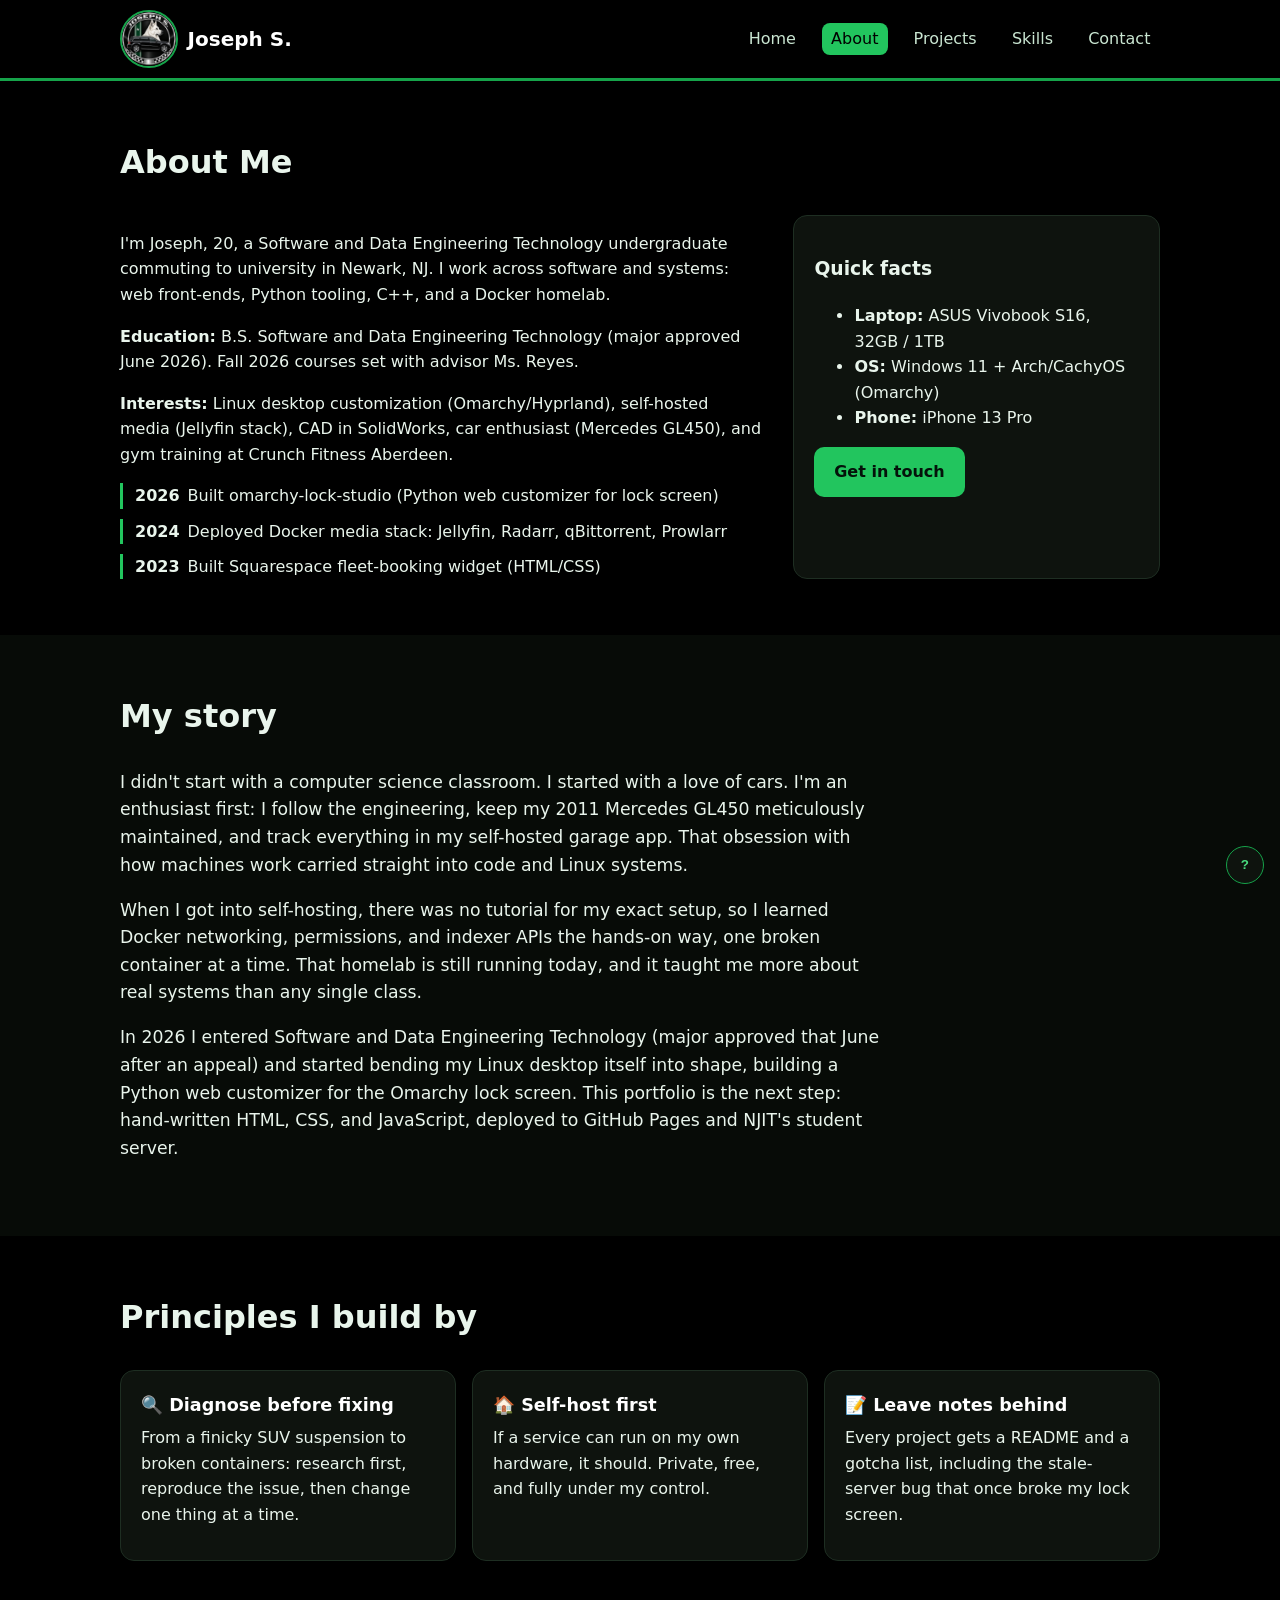
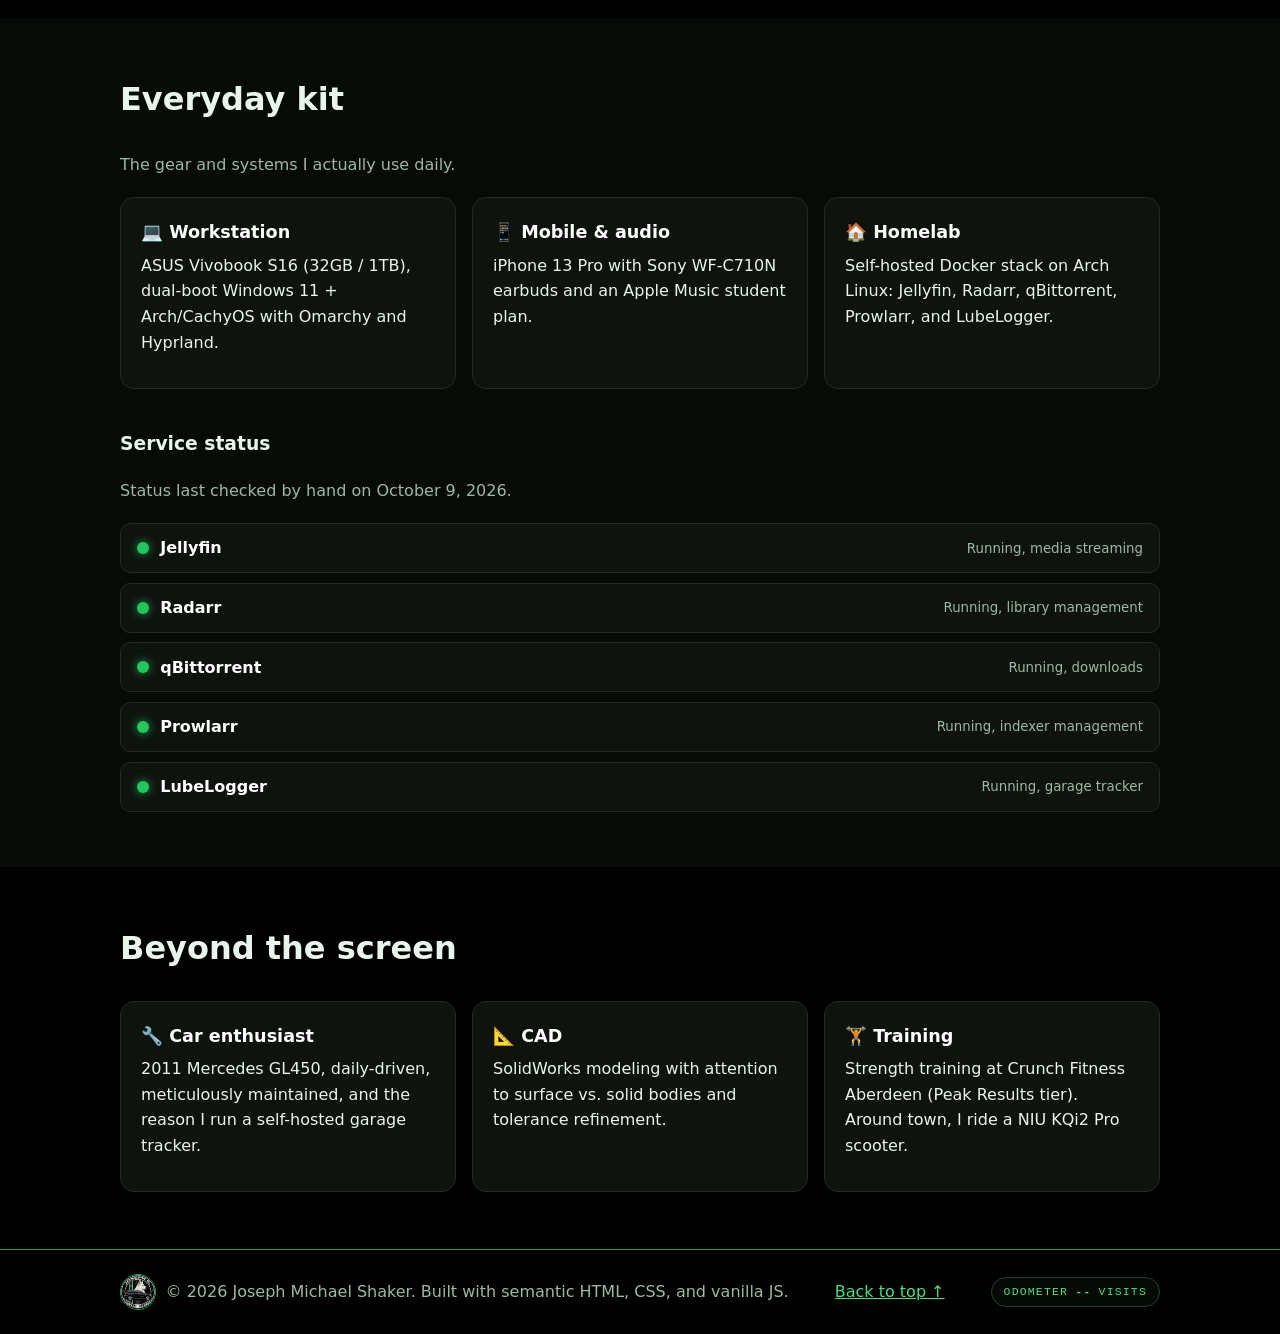
==== about.html @ 57117387 "Add car-style visit telemetry, social cards, and real project links" ====
<!DOCTYPE html>
<html lang="en">
<head>
  <meta charset="UTF-8" />
  <meta name="viewport" content="width=device-width, initial-scale=1.0" />
  <meta name="description" content="About Joseph Michael Shaker, background, education, and interests." />
  <title>About Me | Joseph Michael Shaker</title>
  <link rel="icon" href="assets/logo.png" />
  <link rel="canonical" href="https://fiercejojo88862.github.io/Personal-Portfolio-Website/about.html" />
  <meta name="theme-color" content="#000000" />
  <meta property="og:type" content="website" />
  <meta property="og:site_name" content="Joseph Michael Shaker" />
  <meta property="og:title" content="About Me | Joseph Michael Shaker" />
  <meta property="og:description" content="Background, education, and interests of Joseph Michael Shaker, Software and Data Engineering Technology student." />
  <meta property="og:url" content="https://fiercejojo88862.github.io/Personal-Portfolio-Website/about.html" />
  <meta property="og:image" content="https://fiercejojo88862.github.io/Personal-Portfolio-Website/assets/og-cover.png" />
  <meta property="og:image:width" content="1200" />
  <meta property="og:image:height" content="630" />
  <meta property="og:image:alt" content="Joseph Michael Shaker, Software and Data Engineering" />
  <meta name="twitter:card" content="summary_large_image" />
  <meta name="twitter:title" content="About Me | Joseph Michael Shaker" />
  <meta name="twitter:description" content="Background, education, and interests of Joseph Michael Shaker, Software and Data Engineering Technology student." />
  <meta name="twitter:image" content="https://fiercejojo88862.github.io/Personal-Portfolio-Website/assets/og-cover.png" />
  <link rel="stylesheet" href="styles.css" />
  <script type="application/ld+json">
  {
    "@context": "https://schema.org",
    "@type": "Person",
    "name": "Joseph Michael Shaker",
    "url": "https://fiercejojo88862.github.io/Personal-Portfolio-Website/",
    "image": "https://fiercejojo88862.github.io/Personal-Portfolio-Website/assets/headshot.jpg",
    "jobTitle": "Software and Data Engineering Technology Student",
    "description": "Software and Data Engineering Technology undergraduate building Linux tools, web apps, and self-hosted systems.",
    "address": {"@type": "PostalAddress", "addressLocality": "Aberdeen", "addressRegion": "NJ", "addressCountry": "US"},
    "alumniOf": {"@type": "CollegeOrUniversity", "name": "New Jersey Institute of Technology"},
    "knowsAbout": ["C++", "Python", "Node.js", "Docker", "Linux", "HTML", "CSS", "JavaScript", "SolidWorks"],
    "sameAs": [
      "https://github.com/Fiercejojo88862",
      "https://www.linkedin.com/in/joseph-shaker-548a49247"
    ]
  }
  </script>
</head>
<body id="top" data-page="about">
  <a class="skip-link" href="#main">Skip to main content</a>

  <header class="site-header">
    <div class="container header-inner">
      <a class="brand" href="index.html" aria-label="Joseph Shaker home"><img class="logo" src="assets/logo.png" alt="Joseph S. logo" width="512" height="512" /><span>Joseph S.</span></a>
      <nav class="site-nav" id="site-nav" aria-label="Primary">
        <ul>
          <li><a href="index.html" class="nav-link">Home</a></li>
          <li><a href="about.html" class="nav-link active">About</a></li>
          <li><a href="projects.html" class="nav-link">Projects</a></li>
          <li><a href="skills.html" class="nav-link">Skills</a></li>
          <li><a href="contact.html" class="nav-link">Contact</a></li>
        </ul>
      </nav>
      <button class="nav-toggle" id="nav-toggle" aria-expanded="false" aria-controls="site-nav" aria-label="Toggle navigation menu">
        <span></span><span></span><span></span>
      </button>
    </div>
  </header>

  <main id="main">
    <section id="about" class="section" aria-labelledby="about-heading">
      <div class="container">
        <h2 id="about-heading">About Me</h2>
        <div class="two-col">
          <div>
            <p>I'm Joseph, 20, a Software and Data Engineering Technology undergraduate commuting to university in Newark, NJ. I work across software and systems: web front-ends, Python tooling, C++, and a Docker homelab.</p>
            <p><strong>Education:</strong> B.S. Software and Data Engineering Technology (major approved June 2026). Fall 2026 courses set with advisor Ms. Reyes.</p>
            <p><strong>Interests:</strong> Linux desktop customization (Omarchy/Hyprland), self-hosted media (Jellyfin stack), CAD in SolidWorks, car enthusiast (Mercedes GL450), and gym training at Crunch Fitness Aberdeen.</p>
            <div class="timeline">
              <div class="timeline-item"><span>2026</span>Built omarchy-lock-studio (Python web customizer for lock screen)</div>
              <div class="timeline-item"><span>2024</span>Deployed Docker media stack: Jellyfin, Radarr, qBittorrent, Prowlarr</div>
              <div class="timeline-item"><span>2023</span>Built Squarespace fleet-booking widget (HTML/CSS)</div>
            </div>
          </div>
          <aside class="info-card" aria-label="Quick facts">
            <h3>Quick facts</h3>
            <ul>
              <li><strong>Laptop:</strong> ASUS Vivobook S16, 32GB / 1TB</li>
              <li><strong>OS:</strong> Windows 11 + Arch/CachyOS (Omarchy)</li>
              <li><strong>Phone:</strong> iPhone 13 Pro</li>
            </ul>
            <a class="btn btn-primary" href="contact.html">Get in touch</a>
          </aside>
        </div>
      </div>
    </section>

    <section class="section section-alt story" aria-labelledby="story-heading">
      <div class="container">
        <h2 id="story-heading">My story</h2>
        <p>I didn't start with a computer science classroom. I started with a love of cars. I'm an enthusiast first: I follow the engineering, keep my 2011 Mercedes GL450 meticulously maintained, and track everything in my self-hosted garage app. That obsession with how machines work carried straight into code and Linux systems.</p>
        <p>When I got into self-hosting, there was no tutorial for my exact setup, so I learned Docker networking, permissions, and indexer APIs the hands-on way, one broken container at a time. That homelab is still running today, and it taught me more about real systems than any single class.</p>
        <p>In 2026 I entered Software and Data Engineering Technology (major approved that June after an appeal) and started bending my Linux desktop itself into shape, building a Python web customizer for the Omarchy lock screen. This portfolio is the next step: hand-written HTML, CSS, and JavaScript, deployed to GitHub Pages and NJIT's student server.</p>
      </div>
    </section>

    <section class="section" aria-labelledby="principles-heading">
      <div class="container">
        <h2 id="principles-heading">Principles I build by</h2>
        <div class="card-grid">
          <div class="mini-card">
            <h3>🔍 Diagnose before fixing</h3>
            <p>From a finicky SUV suspension to broken containers: research first, reproduce the issue, then change one thing at a time.</p>
          </div>
          <div class="mini-card">
            <h3>🏠 Self-host first</h3>
            <p>If a service can run on my own hardware, it should. Private, free, and fully under my control.</p>
          </div>
          <div class="mini-card">
            <h3>📝 Leave notes behind</h3>
            <p>Every project gets a README and a gotcha list, including the stale-server bug that once broke my lock screen.</p>
          </div>
        </div>
      </div>
    </section>

    <section class="section section-alt" aria-labelledby="kit-heading">
      <div class="container">
        <h2 id="kit-heading">Everyday kit</h2>
        <p class="section-sub">The gear and systems I actually use daily.</p>
        <div class="card-grid">
          <div class="mini-card">
            <h3>💻 Workstation</h3>
            <p>ASUS Vivobook S16 (32GB / 1TB), dual-boot Windows 11 + Arch/CachyOS with Omarchy and Hyprland.</p>
          </div>
          <div class="mini-card">
            <h3>📱 Mobile &amp; audio</h3>
            <p>iPhone 13 Pro with Sony WF-C710N earbuds and an Apple Music student plan.</p>
          </div>
          <div class="mini-card">
            <h3>🏠 Homelab</h3>
            <p>Self-hosted Docker stack on Arch Linux: Jellyfin, Radarr, qBittorrent, Prowlarr, and LubeLogger.</p>
          </div>
        </div>
        <h3 class="mt">Service status</h3>
        <p class="section-sub" id="status-checked">Status last checked by hand.</p>
        <ul class="status-list" id="homelab-status">
          <li><span class="dot"></span><b>Jellyfin</b><small>media streaming</small></li>
        </ul>
      </div>
    </section>

    <section class="section" aria-labelledby="beyond-heading">
      <div class="container">
        <h2 id="beyond-heading">Beyond the screen</h2>
        <div class="card-grid">
          <div class="mini-card">
            <h3>🔧 Car enthusiast</h3>
            <p>2011 Mercedes GL450, daily-driven, meticulously maintained, and the reason I run a self-hosted garage tracker.</p>
          </div>
          <div class="mini-card">
            <h3>📐 CAD</h3>
            <p>SolidWorks modeling with attention to surface vs. solid bodies and tolerance refinement.</p>
          </div>
          <div class="mini-card">
            <h3>🏋️ Training</h3>
            <p>Strength training at Crunch Fitness Aberdeen (Peak Results tier). Around town, I ride a NIU KQi2 Pro scooter.</p>
          </div>
        </div>
      </div>
    </section>
  </main>

  <footer class="site-footer">
    <div class="container footer-inner">
      <p class="footer-brand"><img class="footer-logo" src="assets/logo.png" alt="Joseph S. logo" width="512" height="512" /><span>© <span id="year"></span> Joseph Michael Shaker. Built with semantic HTML, CSS, and vanilla JS.</span></p>
      <p class="footer-links"><a href="#top">Back to top ↑</a></p>
      <p class="visit-chip-wrap"><a class="visit-chip" href="index.html#telemetry" aria-label="Site odometer: total visits">ODOMETER <b data-visit-total>--</b> VISITS</a></p>
    </div>
  </footer>

  <script src="script.js" defer></script>
</body>
</html>
---- styles.css ----
:root {
  --bg: #000000;
  --bg2: #070b07;
  --card: #0e130e;
  --text: #e9f5ec;
  --muted: #9db8a4;
  --accent: #22c55e;
  --accent-dark: #16a34a;
  --accent-bright: #4ade80;
  --border: #1e2e22;
  --radius: 14px;
  --max: 1080px;
}
* { box-sizing: border-box; }
html { scroll-behavior: smooth; }
body {
  margin: 0;
  font-family: system-ui, -apple-system, "Segoe UI", Roboto, Arial, sans-serif;
  color: var(--text);
  background: #000;
  line-height: 1.6;
}
a { color: var(--accent-bright); }
.container { max-width: var(--max); margin: 0 auto; padding: 0 1.25rem; }
.skip-link {
  position: absolute; left: -9999px; top: 0;
  background: #000; color: #fff; padding: .5rem 1rem; z-index: 100;
}
.skip-link:focus { left: 0; }

/* Header */
.site-header {
  position: sticky; top: 0; z-index: 50;
  background: rgba(0,0,0,.96); color: #fff;
  border-bottom: 3px solid var(--accent-dark);
}
.header-inner { display: flex; align-items: center; justify-content: space-between; height: 78px; transition: height .4s cubic-bezier(.16,1,.3,1); }
.site-header.scrolled .header-inner { height: 58px; }
.site-header.scrolled { background: rgba(0,0,0,.85); backdrop-filter: blur(12px); -webkit-backdrop-filter: blur(12px); box-shadow: 0 8px 30px rgba(0,0,0,.5); }
.site-header.scrolled .logo { width: 42px; height: 42px; }
.logo { transition: width .4s cubic-bezier(.16,1,.3,1), height .4s cubic-bezier(.16,1,.3,1); }
.brand { color: #fff; font-weight: 800; font-size: 1.25rem; text-decoration: none; display: inline-flex; align-items: center; gap: .6rem; }
.logo { width: 58px; height: 58px; border-radius: 50%; object-fit: cover; border: 2px solid var(--accent-dark); display: block; }
.brand-dot { color: var(--accent-bright); }
.site-nav ul { display: flex; gap: 1rem; list-style: none; margin: 0; padding: 0; }
.nav-link { color: #c9e5d1; text-decoration: none; padding: .4rem .6rem; border-radius: 8px; }
.nav-link:hover, .nav-link:focus-visible, .nav-link.active { color: #000; background: var(--accent); outline: 2px solid transparent; }
.nav-toggle { display: none; background: none; border: 1px solid var(--accent-dark); border-radius: 8px; padding: .5rem; cursor: pointer; }
.nav-toggle span { display: block; width: 22px; height: 2px; background: var(--accent-bright); margin: 5px 0; }

/* Hero */
.hero { background: linear-gradient(180deg, #000000, #052e16); color: #fff; padding: 4rem 0; }
.hero-grid { display: grid; grid-template-columns: 1.4fr .8fr; gap: 2rem; align-items: center; }
.eyebrow { color: var(--accent-bright); margin: 0; font-weight: 700; letter-spacing: .08em; text-transform: uppercase; }
.hero h1 { font-size: clamp(2rem, 5vw, 3.25rem); margin: .25rem 0; line-height: 1.1; color: #fff; }
.subtitle { font-size: 1.25rem; min-height: 2rem; color: #bbf7d0; font-weight: 600; }
.caret { animation: blink 1s steps(1) infinite; }
@keyframes blink { 50% { opacity: 0; } }
.lede { color: #d3e8d8; max-width: 55ch; }
.hero-actions { display: flex; gap: .75rem; margin: 1.25rem 0; flex-wrap: wrap; }
.btn { display: inline-block; padding: .7rem 1.2rem; border-radius: 10px; text-decoration: none; font-weight: 700; border: 1px solid transparent; cursor: pointer; transition: transform .3s cubic-bezier(.16,1,.3,1), background .2s; will-change: transform; }
.btn-primary { background: var(--accent); color: #04120a; }
.btn-primary:hover, .btn-primary:focus-visible { background: var(--accent-bright); }
.btn-ghost { border-color: var(--accent); color: #fff; }
.btn-ghost:hover { background: rgba(34,197,94,.15); }
.hero-meta { display: flex; gap: 1rem; flex-wrap: wrap; list-style: none; padding: 0; color: #9db8a4; font-size: .95rem; }
.hero-card { background: var(--card); color: var(--text); border: 1px solid var(--border); border-radius: var(--radius); padding: 1.5rem; text-align: center; }
.headshot { width: 100%; max-width: 280px; height: auto; aspect-ratio: 422/467; object-fit: cover; object-position: center 20%; border-radius: var(--radius); border: 2px solid var(--accent-dark); display: block; margin: 0 auto; }
.hero-card-name { color: #fff; font-weight: 800; margin: .75rem 0 0; }
.hero-card-role { color: var(--muted); margin: .25rem 0 .75rem; }
.hero-card-tags { display: flex; gap: .4rem; justify-content: center; flex-wrap: wrap; }
.hero-card-tags span { background: rgba(34,197,94,.12); border: 1px solid var(--accent-dark); color: var(--accent-bright); padding: .2rem .6rem; border-radius: 999px; font-size: .85rem; }

/* Sections */
.section { padding: 3.5rem 0; }
.section-alt { background: var(--bg2); }
.section-sub { color: var(--muted); }
.two-col { display: grid; grid-template-columns: 1.4fr .8fr; gap: 2rem; }
h2 { font-size: 2rem; margin-top: 0; }
.mt { margin-top: 2.5rem; }
.info-card, .skill-group, .contact-form { background: var(--card); border: 1px solid var(--border); border-radius: var(--radius); padding: 1.25rem; }
.timeline { display: grid; gap: .6rem; margin-top: 1rem; }
.timeline-item { border-left: 3px solid var(--accent); padding-left: .75rem; }
.timeline-item span { font-weight: 800; margin-right: .5rem; }

/* Carousel */
.carousel { overflow: hidden; border-radius: var(--radius); }
.carousel-track { display: flex; transition: transform .4s ease; }
.carousel-slide { min-width: 100%; }
.project-card { background: var(--card); border: 1px solid var(--border); border-radius: var(--radius); overflow: hidden; margin-right: 1rem; }
.project-card img { width: 100%; height: auto; display: block; background: #000; border-bottom: 1px solid var(--border); }
.project-body { padding: 1.25rem; }
.project-body h3 { color: #fff; }
.stack { color: var(--muted); font-size: .95rem; }
.carousel-controls { display: flex; align-items: center; justify-content: space-between; gap: 1rem; margin-top: .75rem; }
.carousel-controls button { padding: .6rem 1rem; border-radius: 10px; border: 1px solid var(--accent-dark); background: var(--card); color: var(--accent-bright); cursor: pointer; font-weight: 700; }
.dots { display: flex; gap: .4rem; }
.dots button { width: 12px; height: 12px; border-radius: 50%; padding: 0; background: #24402c; border: none; }
.dots button[aria-selected="true"] { background: var(--accent); }
.project-grid-fallback { margin-top: 1rem; }
.small-note { color: var(--muted); font-size: .9rem; }

/* Skills */
.skills-grid { display: grid; grid-template-columns: repeat(3, 1fr); gap: 1rem; }
.skill-list { list-style: none; padding: 0; margin: 0; display: grid; gap: .75rem; }
.bar { background: #16241a; border-radius: 999px; height: 10px; overflow: hidden; }
.bar i { display: block; height: 100%; width: 0; background: linear-gradient(90deg, var(--accent-dark), var(--accent-bright)); border-radius: 999px; transition: width 1.4s cubic-bezier(.16,1,.3,1); }
.skill-list li.visible .bar i { width: var(--w); }
.chips { list-style: none; padding: 0; display: flex; flex-wrap: wrap; gap: .5rem; }
.chips li { background: rgba(34,197,94,.12); border: 1px solid var(--accent-dark); color: #d3f5dc; border-radius: 999px; padding: .3rem .7rem; font-size: .92rem; }
.checklist { padding-left: 1.2rem; }

/* Contact */
.contact-list { list-style: none; padding: 0; }
.contact-side { margin-top: 1.75rem; }
.contact-side ul { padding-left: 1.1rem; margin: .5rem 0 .8rem; color: var(--text); }
.contact-side li { margin-bottom: .35rem; }
.contact-side p { margin: 0; font-size: .92rem; }
.field { display: grid; gap: .3rem; margin-bottom: 1rem; }
label { font-weight: 700; }
input, textarea { padding: .7rem; border-radius: 10px; border: 1px solid var(--accent-dark); background: #000; color: var(--text); font: inherit; }
input:focus-visible, textarea:focus-visible, a:focus-visible, button:focus-visible { outline: 3px solid var(--accent-bright); outline-offset: 2px; }
.error { color: #f87171; min-height: 1.1em; }
#form-status { font-weight: 700; }

/* Reveal animation (Apple-style ease-out-expo) */
section { opacity: 1; }
.reveal { opacity: 0; transform: translateY(32px) scale(.985); transition: opacity .8s cubic-bezier(.16,1,.3,1), transform .8s cubic-bezier(.16,1,.3,1); will-change: opacity, transform; }
.reveal.visible { opacity: 1; transform: none; }
/* Scroll zoom on imagery */
.project-card img, .headshot, .heading-logo { transition: transform .9s cubic-bezier(.16,1,.3,1); }
.project-card:hover img { transform: scale(1.025); }
/* Hero entrance: staggered rise on load */
.hero-text > * { animation: rise .9s cubic-bezier(.16,1,.3,1) both; }
.hero-text > *:nth-child(2) { animation-delay: .08s; }
.hero-text > *:nth-child(3) { animation-delay: .16s; }
.hero-text > *:nth-child(4) { animation-delay: .24s; }
.hero-text > *:nth-child(5) { animation-delay: .32s; }
.hero-text > *:nth-child(6) { animation-delay: .4s; }
.hero-card { animation: rise 1s cubic-bezier(.16,1,.3,1) .2s both; }
@keyframes rise { from { opacity: 0; transform: translateY(28px); } }

/* Parallax targets */
[data-parallax] { will-change: transform; }
/* Scroll progress bar (injected by script.js) */
.scroll-progress { position: fixed; top: 0; left: 0; height: 3px; width: 0; z-index: 100; background: linear-gradient(90deg, var(--accent-dark), var(--accent-bright)); box-shadow: 0 0 12px rgba(34,197,94,.7); }
@media (prefers-reduced-motion: reduce) {
  html { scroll-behavior: auto; }
  .reveal { opacity: 1; transform: none; transition: none; }
  .skill-list .bar i { width: var(--w); transition: none; }
  .hero-text > *, .hero-card { animation: none; }
  .ticker-track { animation: none; }
  .caret { animation: none; }
}

/* Footer */
.site-footer { background: #000; color: #9db8a4; padding: 1.5rem 0; border-top: 1px solid var(--accent-dark); }
.footer-inner { display: flex; justify-content: space-between; align-items: center; gap: 1rem; flex-wrap: wrap; }
.footer-inner p { margin: 0; }
.footer-brand { display: flex; align-items: center; gap: .6rem; }
.footer-logo { width: 36px; height: 36px; border-radius: 50%; object-fit: cover; border: 1px solid var(--accent-dark); flex: none; }
.site-footer a { color: var(--accent-bright); }

/* Heading with logo (contact page) */
.heading-row { display: flex; align-items: center; gap: .8rem; }
.heading-row h2 { margin: 0; }
.heading-logo { width: 54px; height: 54px; border-radius: 50%; object-fit: cover; border: 2px solid var(--accent-dark); }

/* Stats band */
.stats-band { background: var(--card); border: 1px solid var(--border); border-radius: var(--radius); display: grid; grid-template-columns: repeat(4, 1fr); gap: 1rem; padding: 1.5rem; margin-top: 2rem; text-align: center; }
.stat b { display: block; font-size: 2rem; color: var(--accent-bright); }
.stat span { color: var(--muted); font-size: .95rem; }
/* Card grids + CTA */
.card-grid { display: grid; grid-template-columns: repeat(3, 1fr); gap: 1rem; margin-top: 1.25rem; }
.mini-card { background: var(--card); border: 1px solid var(--border); border-radius: var(--radius); padding: 1.25rem; }
.mini-card h3 { margin: 0 0 .4rem; color: #fff; font-size: 1.1rem; }
.mini-card p { margin: 0 0 .8rem; color: var(--text); }
.cta-banner { margin-top: 2rem; background: linear-gradient(135deg, #052e16, #000); border: 1px solid var(--accent-dark); border-radius: var(--radius); padding: 2rem; display: flex; justify-content: space-between; align-items: center; gap: 1rem; flex-wrap: wrap; }
.cta-banner h2, .cta-banner h3 { margin: 0 0 .3rem; color: #fff; }
.cta-banner p { margin: 0; color: var(--muted); }
/* Project highlights */
.highlights { padding-left: 1.2rem; margin: .5rem 0 .8rem; }
.highlights li { margin: .25rem 0; }
/* Tech ticker */
.ticker { overflow: hidden; border-top: 1px solid var(--border); border-bottom: 1px solid var(--border); background: #050805; padding: .9rem 0; }
.ticker-track { display: flex; gap: 2.5rem; width: max-content; animation: ticker 28s linear infinite; }
.ticker-track span { color: var(--accent-bright); font-weight: 700; white-space: nowrap; }
@keyframes ticker { to { transform: translateX(-50%); } }
/* Feature cards with thumbnails */
.feature-grid { display: grid; grid-template-columns: repeat(3, 1fr); gap: 1rem; margin-top: 1.25rem; }
.feature-card { background: var(--card); border: 1px solid var(--border); border-radius: var(--radius); overflow: hidden; }
.feature-card img { width: 100%; height: 150px; object-fit: cover; object-position: top; display: block; border-bottom: 1px solid var(--border); }
.feature-card div { padding: 1rem 1.25rem 1.25rem; }
.feature-card h3 { margin: 0 0 .3rem; color: #fff; }
.feature-card p { margin: 0 0 .7rem; }
/* Numbered steps */
.steps { display: grid; grid-template-columns: repeat(4, 1fr); gap: 1rem; margin-top: 1.25rem; counter-reset: step; }
.steps-3 { grid-template-columns: repeat(3, 1fr); }
.step { background: var(--card); border: 1px solid var(--border); border-radius: var(--radius); padding: 1.25rem; counter-increment: step; }
.step h3 { margin: 0 0 .4rem; color: #fff; }
.step h3::before { content: counter(step, decimal-leading-zero); display: block; color: var(--accent-bright); font-size: .9rem; margin-bottom: .3rem; }
.step p { margin: 0; }
/* Story text */
.story p { font-size: 1.08rem; max-width: 70ch; }
/* Availability badge */
.badge { display: inline-block; background: rgba(34,197,94,.12); border: 1px solid var(--accent-dark); color: var(--accent-bright); border-radius: 999px; padding: .3rem .8rem; font-weight: 700; margin-bottom: .8rem; }
/* FAQ accordion */
.faq { margin-top: 2rem; }
.faq details { background: var(--card); border: 1px solid var(--border); border-radius: 10px; padding: .9rem 1rem; margin: .6rem 0; }
.faq summary { cursor: pointer; font-weight: 700; color: #fff; }
.faq details p { margin: .6rem 0 0; }

/* Spotlight glow following the cursor (JS sets --mx/--my) */
.mini-card, .feature-card, .skill-group, .info-card, .step, .project-body { position: relative; }
.mini-card::before, .feature-card::before, .skill-group::before, .info-card::before, .step::before {
  content: ""; position: absolute; inset: 0; border-radius: inherit; opacity: 0;
  transition: opacity .4s; pointer-events: none;
  background: radial-gradient(340px circle at var(--mx, 50%) var(--my, 50%), rgba(34,197,94,.13), transparent 65%);
}
.mini-card:hover::before, .feature-card:hover::before, .skill-group:hover::before,
.info-card:hover::before, .step:hover::before,
.mini-card:focus-within::before, .feature-card:focus-within::before {
  opacity: 1;
}

/* Keyboard shortcut helper */
.keys-hint { position: fixed; right: 1rem; bottom: 1rem; z-index: 90; width: 2.4rem; height: 2.4rem; border-radius: 50%; border: 1px solid var(--accent-dark); background: var(--card); color: var(--accent-bright); font-weight: 800; cursor: pointer; }
.keys-overlay { position: fixed; inset: 0; z-index: 95; display: grid; place-items: center; background: rgba(0,0,0,.72); }
.keys-overlay[hidden] { display: none; }
.keys-card { background: var(--card); border: 1px solid var(--accent-dark); border-radius: var(--radius); padding: 1.5rem 2rem; max-width: 22rem; }
.keys-card h2 { font-size: 1.2rem; margin: 0 0 .8rem; color: #fff; }
.keys-card ul { list-style: none; margin: 0; padding: 0; display: grid; gap: .5rem; }
kbd { background: #16241a; border: 1px solid var(--accent-dark); border-bottom-width: 2px; border-radius: 6px; padding: .1rem .45rem; font-family: inherit; color: var(--accent-bright); }

/* Homelab status board */
.status-list { list-style: none; margin: 1.25rem 0 0; padding: 0; display: grid; gap: .6rem; }
.status-list li { display: flex; align-items: center; gap: .7rem; background: var(--card); border: 1px solid var(--border); border-radius: 10px; padding: .7rem 1rem; }
.dot { width: 12px; height: 12px; border-radius: 50%; flex: none; background: var(--accent); box-shadow: 0 0 10px rgba(34,197,94,.8); }
.dot.amber { background: #f59e0b; box-shadow: 0 0 10px rgba(245,158,11,.8); }
.status-list b { color: #fff; }
.status-list small { color: var(--muted); margin-left: auto; text-align: right; }

/* Responsive */
@media (max-width: 860px) {
  .hero-grid, .two-col, .skills-grid, .card-grid, .feature-grid { grid-template-columns: 1fr; }
  .steps { grid-template-columns: repeat(2, 1fr); }
  .steps-3 { grid-template-columns: 1fr; }
  .stats-band { grid-template-columns: repeat(2, 1fr); }
  .nav-toggle { display: block; }
  .site-nav { display: none; position: absolute; top: 78px; left: 0; right: 0; background: #000; padding: 1rem; border-bottom: 1px solid var(--accent-dark); }
  .site-nav.open { display: block; }
  .site-nav ul { flex-direction: column; }
}
@media (max-width: 480px) {
  .hero { padding: 2.5rem 0; }
  h2 { font-size: 1.6rem; }
}

/* ============================================================
   Garage telemetry: car instrument cluster
   ============================================================ */
.telemetry-section { background: radial-gradient(120% 90% at 50% 0%, #0b1a10 0%, #000 62%); }
.dash {
  position: relative;
  margin-top: 1.25rem;
  padding: 1rem 1.25rem 1.25rem;
  border-radius: 22px;
  border: 1px solid #244230;
  background:
    repeating-linear-gradient(45deg, rgba(255,255,255,.022) 0 2px, transparent 2px 4px),
    repeating-linear-gradient(-45deg, rgba(255,255,255,.022) 0 2px, transparent 2px 4px),
    linear-gradient(180deg, #101a13, #050906 70%);
  box-shadow: inset 0 1px 0 rgba(255,255,255,.08), inset 0 0 60px rgba(0,0,0,.9), 0 24px 60px rgba(0,0,0,.65);
  overflow: hidden;
}
.dash::after {
  content: "";
  position: absolute; inset: 0;
  border-radius: inherit;
  pointer-events: none;
  background: radial-gradient(120% 80% at 50% -20%, rgba(74,222,128,.10), transparent 60%);
}
.dash-head {
  display: flex; align-items: center; gap: .75rem; flex-wrap: wrap;
  padding-bottom: .6rem; margin-bottom: .5rem;
  border-bottom: 1px solid #1c3426;
  font-size: .72rem; letter-spacing: .18em; text-transform: uppercase;
}
.dash-brand { color: #9db8a4; font-weight: 700; }
.dash-status { color: #4ade80; display: inline-flex; align-items: center; gap: .4rem; }
.dash-status::before {
  content: ""; width: 7px; height: 7px; border-radius: 50%;
  background: #22c55e; box-shadow: 0 0 10px #22c55e;
  animation: telemetry-pulse 2s ease-in-out infinite;
}
@keyframes telemetry-pulse { 50% { opacity: .35; } }
.dash-status.is-offline { color: #f5a623; }
.dash-status.is-offline::before { background: #f5a623; box-shadow: none; animation: none; }
.dash-link { margin-left: auto; color: #9db8a4; text-decoration: none; }
.dash-link:hover, .dash-link:focus-visible { color: #4ade80; }

.dash-grid {
  display: grid;
  grid-template-columns: 1fr 1.15fr 1fr;
  gap: .5rem;
  align-items: center;
  padding: .75rem 0 .25rem;
}
.gauge-box { position: relative; display: grid; place-items: center; }
.gauge { width: 100%; max-width: 230px; height: auto; overflow: visible; filter: drop-shadow(0 0 12px rgba(34,197,94,.10)); }
.gauge-track {
  fill: none; stroke: #1b2c21; stroke-width: 12;
  stroke-linecap: round;
}
.gauge-fill {
  fill: none; stroke: #22c55e; stroke-width: 12; stroke-linecap: round;
  stroke-dasharray: 386.4 515.2;
  stroke-dashoffset: 386.4;
  transition: stroke-dashoffset .25s linear;
  filter: drop-shadow(0 0 6px rgba(34,197,94,.55));
}
.gauge-fill-amber { stroke: #f5a623; filter: drop-shadow(0 0 6px rgba(245,166,35,.5)); }
.gauge-needle line {
  stroke: #4ade80; stroke-width: 3.5; stroke-linecap: round;
  filter: drop-shadow(0 0 4px rgba(74,222,128,.8));
}
.gauge-needle circle { fill: #0b120d; stroke: #2f5540; stroke-width: 3; }
.gauge-needle-amber line { stroke: #f5a623; filter: drop-shadow(0 0 4px rgba(245,166,35,.8)); }
.gauge-needle {
  transform: rotate(225deg);
  transform-origin: 100px 100px;
  transition: transform .35s cubic-bezier(.16,1,.3,1);
}
.gauge-readout {
  position: absolute; left: 50%; top: 58%; transform: translate(-50%, 0);
  text-align: center; pointer-events: none; width: 100%;
}
.gauge-readout b {
  display: block; font-family: ui-monospace, "SF Mono", Consolas, monospace;
  font-size: clamp(1.5rem, 3.4vw, 2.1rem); line-height: 1; color: #eafff1;
  text-shadow: 0 0 14px rgba(74,222,128,.35);
}
.gauge-readout span { font-size: .6rem; letter-spacing: .14em; color: #7f9c88; text-transform: uppercase; }

.odo-panel {
  text-align: center;
  padding: 1.1rem .9rem;
  border-radius: 14px;
  border: 1px solid #1c3426;
  background: linear-gradient(180deg, #0a120c, #060a07);
  box-shadow: inset 0 0 30px rgba(0,0,0,.8);
}
.odo-label { margin: 0 0 .5rem; font-size: .66rem; letter-spacing: .2em; text-transform: uppercase; color: #7f9c88; }
.odometer {
  display: inline-flex; gap: 3px; padding: .35rem .5rem;
  border-radius: 8px; background: #000;
  border: 1px solid #244230;
  box-shadow: inset 0 0 12px rgba(34,197,94,.12);
}
.odo-wheel {
  display: block; width: 1.15em; height: 1.5em; overflow: hidden;
  font-family: ui-monospace, "SF Mono", Consolas, monospace;
  font-size: clamp(1.35rem, 3.2vw, 2rem); line-height: 1.5em;
  color: #d9ffe6; text-align: center;
  border-radius: 3px;
  background: linear-gradient(180deg, #071009 0%, #0d1a11 50%, #071009 100%);
}
.odo-wheel > span {
  display: block; height: 1.5em;
  transition: transform .6s cubic-bezier(.16,1,.3,1);
}
.odo-wheel.is-leading > span { color: #33543f; }
.odo-sub { margin: .5rem 0 0; font-size: .8rem; color: #9db8a4; }
.odo-sub b { color: #eafff1; font-family: ui-monospace, Consolas, monospace; }

.gear-box { display: flex; align-items: center; justify-content: center; gap: .5rem; margin-top: .65rem; }
.gear-label { font-size: .6rem; letter-spacing: .18em; color: #7f9c88; }
.gear-track { display: inline-flex; gap: .3rem; }
.gear-track span {
  font-family: ui-monospace, Consolas, monospace; font-size: .72rem;
  color: #33543f;
}
.gear-value {
  font-family: ui-monospace, Consolas, monospace; font-size: .9rem;
  color: #04120a; background: #4ade80; border-radius: 4px;
  padding: 0 .35rem; box-shadow: 0 0 10px rgba(74,222,128,.45);
}

.dash-foot {
  display: flex; align-items: center; gap: 1.25rem; flex-wrap: wrap;
  margin-top: .75rem; padding-top: .8rem;
  border-top: 1px solid #1c3426;
}
.fuel { display: flex; align-items: center; gap: .6rem; flex: 1 1 260px; }
.fuel-label { font-size: .6rem; letter-spacing: .16em; color: #7f9c88; white-space: nowrap; }
.fuel-track {
  position: relative; flex: 1; height: 10px; border-radius: 6px;
  background: #0a120c; border: 1px solid #244230; overflow: hidden;
}
.fuel-bar {
  height: 100%; width: 0%;
  background: linear-gradient(90deg, #f5a623, #4ade80 55%, #22c55e);
  box-shadow: 0 0 12px rgba(74,222,128,.4);
  transition: width .6s cubic-bezier(.16,1,.3,1);
}
.fuel b { font-family: ui-monospace, Consolas, monospace; font-size: .85rem; color: #eafff1; min-width: 2.4em; text-align: right; }
.dash-note { margin: 0; font-size: .75rem; color: #7f9c88; }

.visit-chip {
  display: inline-flex; align-items: center; gap: .45rem;
  font-family: ui-monospace, Consolas, monospace; font-size: .72rem;
  letter-spacing: .1em; color: #9db8a4; text-decoration: none;
  border: 1px solid #244230; border-radius: 999px;
  padding: .3rem .75rem; background: #060a07;
}
.visit-chip b { color: #4ade80; }
.visit-chip:hover, .visit-chip:focus-visible { border-color: #22c55e; color: #eafff1; }
.footer-links { display: flex; align-items: center; gap: .75rem; flex-wrap: wrap; }

@media (max-width: 760px) {
  .dash-grid { grid-template-columns: 1fr 1fr; }
  .odo-panel { grid-column: 1 / -1; order: 3; }
  .gauge { max-width: 190px; }
}
@media (prefers-reduced-motion: reduce) {
  .gauge-needle, .gauge-fill, .odo-wheel > span, .fuel-bar { transition: none; }
  .dash-status::before { animation: none; }
}

/* Repo cards (Projects page) */
.repo-grid { display: grid; grid-template-columns: repeat(3, 1fr); gap: 1rem; margin-top: 1.25rem; }
.repo-card {
  display: block; text-decoration: none; color: var(--text);
  background: linear-gradient(180deg, #0c120d, #070b08);
  border: 1px solid var(--border); border-radius: var(--radius);
  padding: 1.15rem 1.2rem;
  transition: transform .3s cubic-bezier(.16,1,.3,1), border-color .2s, box-shadow .3s;
}
.repo-card h3 { margin: 0 0 .45rem; color: #fff; font-size: 1.05rem; display: flex; justify-content: space-between; gap: .5rem; }
.repo-card h3 span { color: var(--accent-bright); font-size: .95rem; }
.repo-card p { margin: 0 0 .75rem; color: var(--muted); font-size: .92rem; }
.repo-card .repo-meta {
  margin: 0; font-family: ui-monospace, Consolas, monospace;
  font-size: .74rem; color: var(--accent); letter-spacing: .02em;
}
.repo-card:hover, .repo-card:focus-visible {
  transform: translateY(-4px); border-color: var(--accent-dark);
  box-shadow: 0 16px 34px rgba(0,0,0,.5);
}
.repo-card-all { border-style: dashed; background: transparent; }

/* Project detail links */
.project-links { list-style: none; padding: 0; margin: .75rem 0; display: flex; flex-wrap: wrap; gap: .6rem 1rem; align-items: center; }
.project-links li { margin: 0; }
.project-links a:not(.btn) { color: var(--accent-bright); }

@media (max-width: 900px) { .repo-grid { grid-template-columns: repeat(2, 1fr); } }
@media (max-width: 620px) { .repo-grid { grid-template-columns: 1fr; } }

/* Card + CTA link rows */
.card-links { display: flex; gap: 1rem; flex-wrap: wrap; align-items: center; margin: 0; }
.card-links a + a { color: var(--muted); font-size: .9rem; }
.card-links a + a:hover, .card-links a + a:focus-visible { color: var(--accent-bright); }
.cta-actions { display: flex; gap: .6rem; flex-wrap: wrap; }
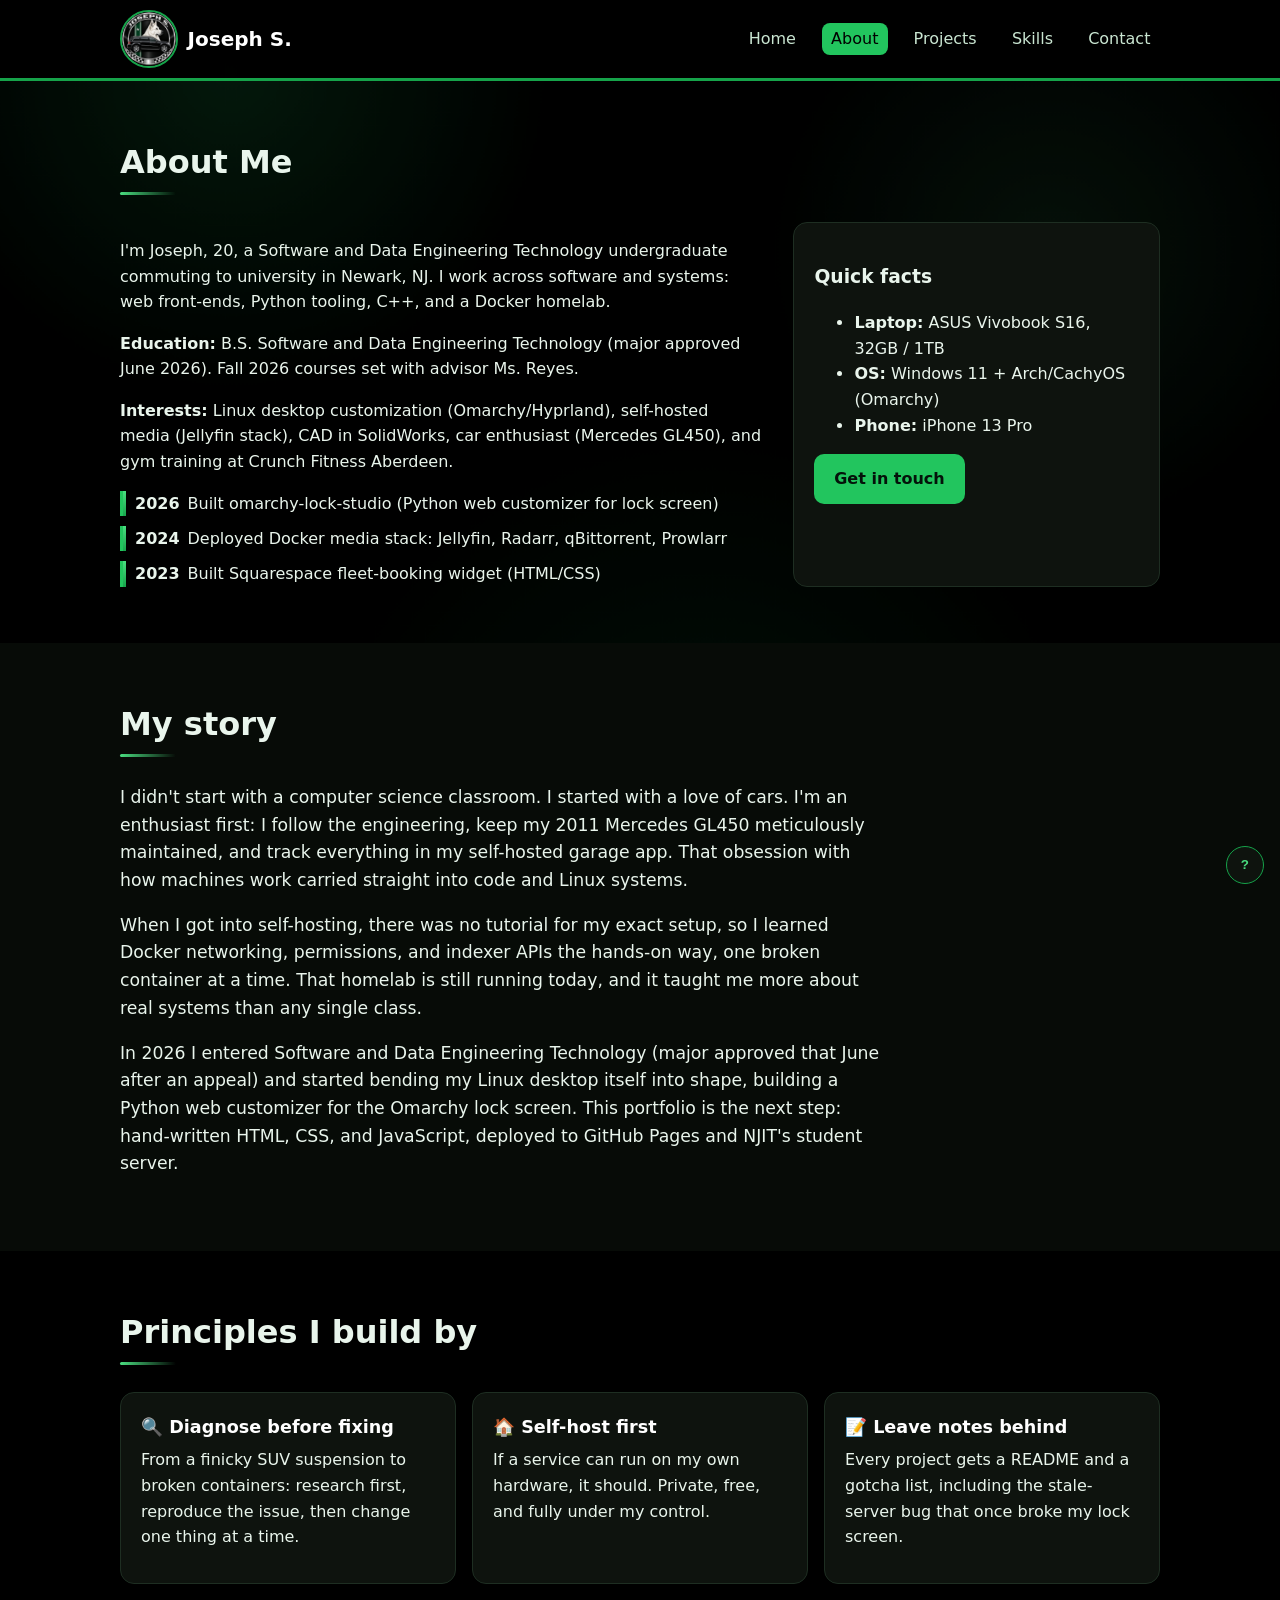
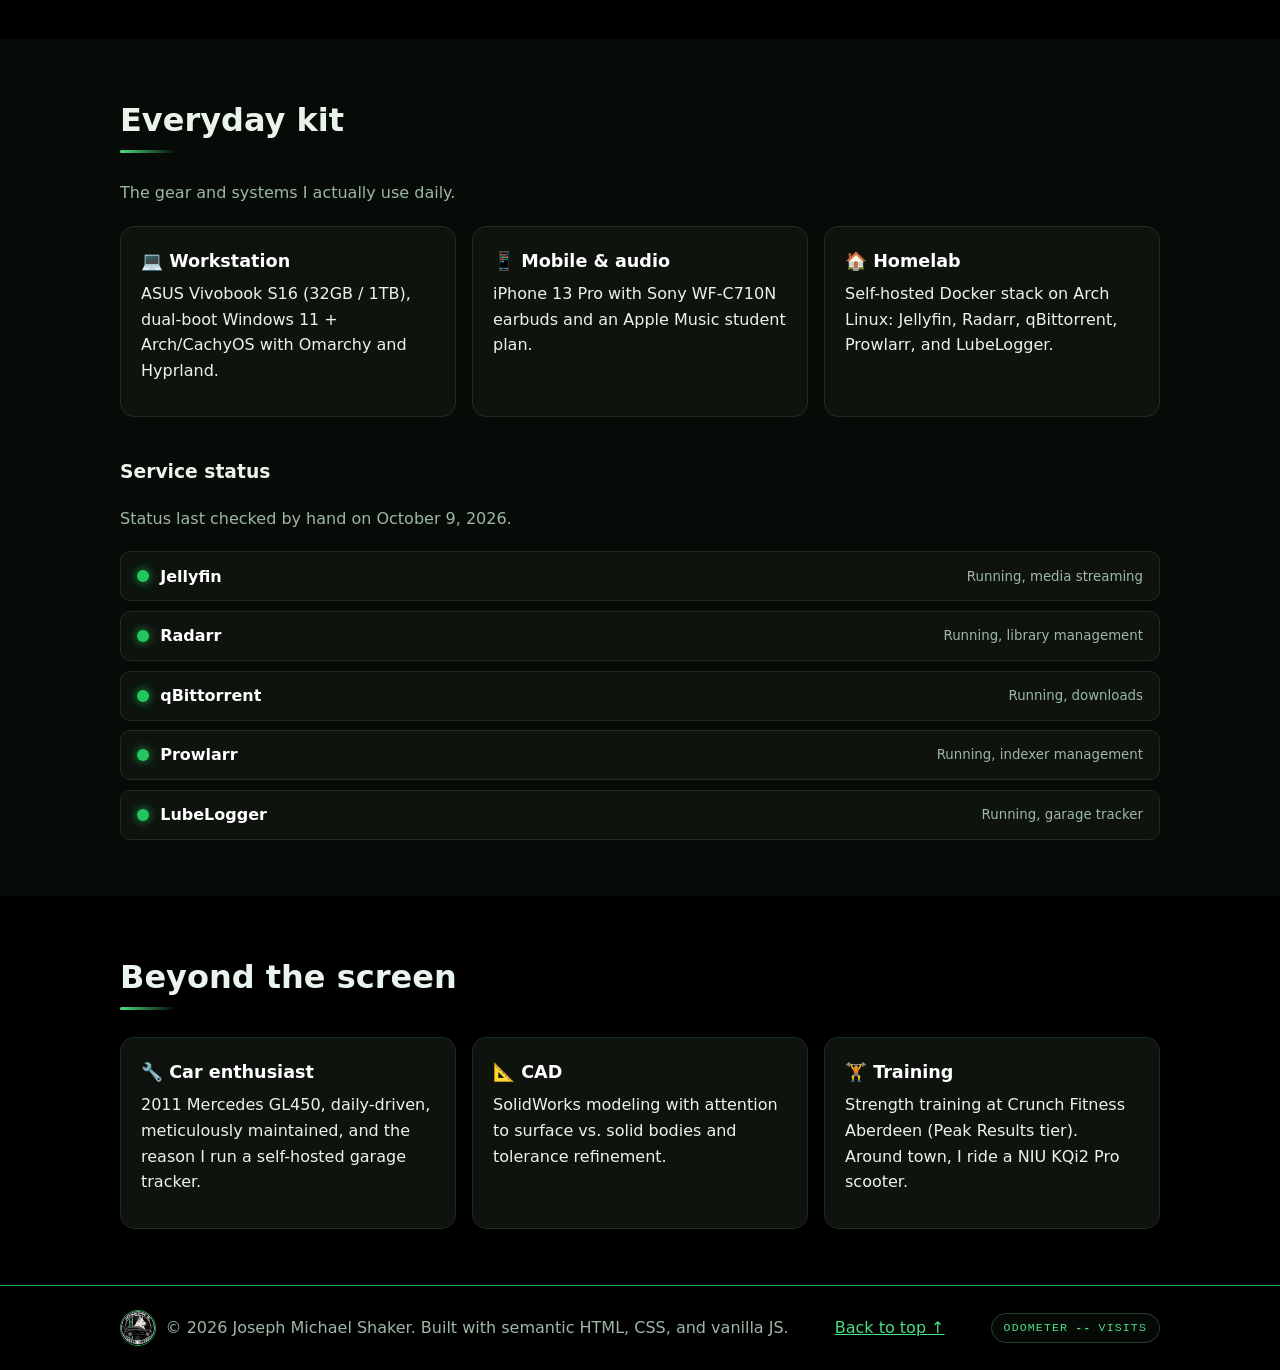
==== commit 032da6a1: "Add motion + effects layer: aurora, title sheen, word reveal, card tilt, cursor glow, stagger entran" ====
--- a/about.html
+++ b/about.html
@@ -22,6 +22,7 @@
   <meta name="twitter:description" content="Background, education, and interests of Joseph Michael Shaker, Software and Data Engineering Technology student." />
   <meta name="twitter:image" content="https://fiercejojo88862.github.io/Personal-Portfolio-Website/assets/og-cover.png" />
   <link rel="stylesheet" href="styles.css" />
+  <link rel="stylesheet" href="motion.css" />
   <script type="application/ld+json">
   {
     "@context": "https://schema.org",
@@ -175,5 +176,6 @@
   </footer>
 
   <script src="script.js" defer></script>
+  <script src="motion.js" defer></script>
 </body>
 </html>
--- a/motion.css
+++ b/motion.css
@@ -0,0 +1,335 @@
+/* ============================================================
+   motion.css — extra motion + effects layer for the portfolio
+   Self-contained: delete this file + its <link>/<script> tags
+   to return to the previous look. All rules are additive.
+   ============================================================ */
+
+/* ---------- Ambient background aurora ---------- */
+body::before {
+  content: "";
+  position: fixed;
+  inset: 0;
+  z-index: 0;
+  pointer-events: none;
+  background:
+    radial-gradient(42vmax 42vmax at 18% 8%, rgba(34,197,94,.15), transparent 62%),
+    radial-gradient(36vmax 36vmax at 82% 28%, rgba(74,222,128,.09), transparent 65%),
+    radial-gradient(48vmax 48vmax at 55% 92%, rgba(22,163,74,.12), transparent 68%);
+  opacity: .85;
+  animation: fx-drift 34s ease-in-out infinite alternate;
+  will-change: transform;
+}
+@keyframes fx-drift {
+  0%   { transform: translate3d(-2%, -1%, 0) scale(1); }
+  50%  { transform: translate3d(2%, 2%, 0) scale(1.08); }
+  100% { transform: translate3d(-1%, 3%, 0) scale(1.03); }
+}
+main, .site-footer { position: relative; z-index: 1; }
+
+/* Hero paints its own gradient, so let it fade into the aurora */
+.hero { background: linear-gradient(180deg, #000 0%, #052e16 78%, rgba(0,0,0,.35) 100%); }
+
+/* ---------- Cursor glow (desktop, injected by motion.js) ---------- */
+.fx-cursor {
+  position: fixed;
+  top: 0; left: 0;
+  width: 460px; height: 460px;
+  margin: -230px 0 0 -230px;
+  border-radius: 50%;
+  pointer-events: none;
+  z-index: 2;
+  opacity: 0;
+  background: radial-gradient(circle, rgba(74,222,128,.10), rgba(34,197,94,.05) 42%, transparent 70%);
+  transition: opacity .6s ease;
+  will-change: transform;
+}
+.fx-cursor.on { opacity: 1; }
+
+/* ---------- Hero: shimmering title + floating card ---------- */
+@supports ((-webkit-background-clip: text) or (background-clip: text)) {
+  .hero h1 {
+    background-image: linear-gradient(100deg,
+      #ffffff 0%, #ffffff 45%,
+      #d9ffe6 48%, #86efac 50%, #d9ffe6 52%,
+      #ffffff 55%, #ffffff 100%);
+    background-size: 320% 100%;
+    background-position: 0% 0;
+    -webkit-background-clip: text;
+    background-clip: text;
+    color: transparent;
+    -webkit-text-fill-color: transparent;
+    animation: fx-sheen 10s ease-in-out 1.2s infinite;
+  }
+}
+@keyframes fx-sheen {
+  0%, 12%   { background-position: 0% 0; }
+  58%, 100% { background-position: 100% 0; }
+}
+
+.eyebrow { animation: fx-eyebrow-glow 4.5s ease-in-out infinite; }
+@keyframes fx-eyebrow-glow {
+  0%, 100% { text-shadow: 0 0 0 rgba(74,222,128,0); }
+  50%      { text-shadow: 0 0 16px rgba(74,222,128,.55); }
+}
+
+/* Use `translate` so the existing parallax `transform` still works */
+.hero-card {
+  animation:
+    rise 1s cubic-bezier(.16,1,.3,1) .2s both,
+    fx-float 8s ease-in-out 1.4s infinite;
+  transition: border-color .35s ease, box-shadow .45s ease;
+}
+@keyframes fx-float {
+  0%, 100% { translate: 0 0; }
+  50%      { translate: 0 -9px; }
+}
+.hero-card:hover {
+  border-color: var(--accent-dark);
+  box-shadow: 0 26px 60px rgba(34,197,94,.18), 0 0 0 1px rgba(74,222,128,.12) inset;
+}
+.hero-card .headshot { transition: filter .5s ease; }
+.hero-card:hover .headshot { filter: saturate(1.12) brightness(1.06); }
+
+/* Word-by-word title rise (spans injected by motion.js) */
+.fx-word { display: inline-block; }
+html.fx-ready .hero h1 .fx-word {
+  animation: fx-word-rise .95s cubic-bezier(.16,1,.3,1) both;
+  animation-delay: calc(80ms + var(--i, 0) * 70ms);
+}
+@keyframes fx-word-rise {
+  from { opacity: 0; transform: translateY(.42em) rotate(2deg); }
+}
+
+/* Tag chips pop in one after another */
+.hero-card-tags span { animation: fx-chip-pop .6s cubic-bezier(.34,1.56,.64,1) both; }
+.hero-card-tags span:nth-child(1) { animation-delay: .75s; }
+.hero-card-tags span:nth-child(2) { animation-delay: .85s; }
+.hero-card-tags span:nth-child(3) { animation-delay: .95s; }
+.hero-card-tags span:nth-child(4) { animation-delay: 1.05s; }
+@keyframes fx-chip-pop {
+  from { opacity: 0; transform: translateY(8px) scale(.82); }
+}
+
+/* ---------- Header: logo spin + sliding nav underline ---------- */
+.logo { transition: width .4s cubic-bezier(.16,1,.3,1), height .4s cubic-bezier(.16,1,.3,1), rotate .6s cubic-bezier(.16,1,.3,1), box-shadow .4s ease; }
+.brand:hover .logo, .brand:focus-visible .logo {
+  rotate: 14deg;
+  box-shadow: 0 0 0 3px rgba(34,197,94,.22), 0 0 24px rgba(74,222,128,.45);
+}
+.nav-link {
+  position: relative;
+  transition: color .25s ease, background .25s ease, transform .25s cubic-bezier(.16,1,.3,1);
+}
+.nav-link::after {
+  content: "";
+  position: absolute;
+  left: .6rem; right: .6rem; bottom: .12rem;
+  height: 2px;
+  border-radius: 2px;
+  background: var(--accent-bright);
+  transform: scaleX(0);
+  transform-origin: left;
+  transition: transform .32s cubic-bezier(.16,1,.3,1);
+}
+.nav-link:hover { transform: translateY(-1px); }
+.nav-link:hover::after, .nav-link:focus-visible::after { transform: scaleX(1); }
+.nav-link.active::after { display: none; }
+
+/* ---------- Section headings: growing underline ---------- */
+.section h2, .heading-row h2 { position: relative; padding-bottom: .45rem; }
+.section h2::after, .heading-row h2::after {
+  content: "";
+  position: absolute;
+  left: 0; bottom: 0;
+  height: 3px; width: 3.5rem;
+  border-radius: 3px;
+  background: linear-gradient(90deg, var(--accent-bright), transparent);
+  transform: scaleX(0);
+  transform-origin: left;
+  transition: transform .9s cubic-bezier(.16,1,.3,1) .15s;
+}
+.reveal.visible h2::after, .heading-row h2::after { transform: scaleX(1); }
+.heading-logo { transition: transform .7s cubic-bezier(.16,1,.3,1); }
+.heading-row:hover .heading-logo { transform: rotate(-10deg) scale(1.06); }
+
+/* ---------- Staggered card entrances ---------- */
+html.fx-ready .fx-stagger > * {
+  opacity: 0;
+  transform: translateY(22px) scale(.985);
+  transition:
+    opacity .7s cubic-bezier(.16,1,.3,1),
+    transform .7s cubic-bezier(.16,1,.3,1);
+  transition-delay: calc(var(--i, 0) * 80ms);
+}
+html.fx-ready .fx-stagger.fx-in > * { opacity: 1; transform: none; }
+/* Once the entrance finishes, drop the stagger delay so hover feels instant */
+html.fx-ready .fx-stagger.fx-done > * { transition-delay: 0ms; }
+
+/* ---------- 3D tilt + glare for cards ---------- */
+.fx-tilt {
+  --fx-rx: 0deg;
+  --fx-ry: 0deg;
+  transform-style: preserve-3d;
+  transition: transform .45s cubic-bezier(.16,1,.3,1), box-shadow .45s ease, border-color .3s ease;
+}
+.fx-tilt.fx-tilting {
+  transition: transform .09s linear, box-shadow .45s ease, border-color .3s ease;
+  transform: perspective(900px) rotateX(var(--fx-rx)) rotateY(var(--fx-ry)) translateY(-5px);
+  border-color: var(--accent-dark);
+  box-shadow: 0 22px 44px rgba(0,0,0,.55), 0 0 0 1px rgba(74,222,128,.18);
+}
+/* Glare highlight that tracks the pointer */
+.fx-tilt::after {
+  content: "";
+  position: absolute;
+  inset: 0;
+  border-radius: inherit;
+  pointer-events: none;
+  opacity: 0;
+  transition: opacity .35s ease;
+  background: radial-gradient(300px circle at var(--fx-gx, 50%) var(--fx-gy, 0%), rgba(255,255,255,.10), transparent 60%);
+}
+.fx-tilt.fx-tilting::after { opacity: 1; }
+.stat, .repo-card, .project-card, .contact-form, .status-list li, .badge, .visit-chip { position: relative; }
+
+/* ---------- Buttons: shine sweep + press ---------- */
+.btn { position: relative; overflow: hidden; }
+.btn::after {
+  content: "";
+  position: absolute;
+  top: -60%; left: -80%;
+  width: 55%; height: 220%;
+  rotate: 18deg;
+  background: linear-gradient(90deg, transparent, rgba(255,255,255,.45), transparent);
+  opacity: 0;
+  transition: none;
+  pointer-events: none;
+}
+.btn:hover::after, .btn:focus-visible::after { animation: fx-shine .75s ease-out; }
+@keyframes fx-shine {
+  0%   { left: -80%; opacity: 0; }
+  25%  { opacity: .9; }
+  100% { left: 130%; opacity: 0; }
+}
+.btn:active { scale: .97; }
+@media (prefers-reduced-motion: no-preference) {
+  .btn { transition: transform .3s cubic-bezier(.16,1,.3,1), background .2s, scale .15s ease; }
+}
+
+/* ---------- Stats: glowing counters ---------- */
+.stat b { transition: text-shadow .5s ease, transform .5s cubic-bezier(.16,1,.3,1); }
+.stats-band.fx-in .stat b { text-shadow: 0 0 18px rgba(74,222,128,.45); }
+.stat:hover b { transform: translateY(-2px) scale(1.04); }
+
+/* ---------- Ticker: pause + edge fade on hover ---------- */
+.ticker { mask-image: linear-gradient(90deg, transparent, #000 8%, #000 92%, transparent); -webkit-mask-image: linear-gradient(90deg, transparent, #000 8%, #000 92%, transparent); }
+.ticker:hover .ticker-track { animation-play-state: paused; }
+.ticker-track span { transition: color .3s ease, text-shadow .3s ease; }
+.ticker:hover .ticker-track span { color: var(--accent-bright); text-shadow: 0 0 14px rgba(74,222,128,.45); }
+
+/* ---------- Timeline: line draw-in ---------- */
+.timeline-item {
+  position: relative;
+  overflow: hidden;
+  transition: transform .35s cubic-bezier(.16,1,.3,1), background .35s ease;
+}
+.timeline-item::before {
+  content: "";
+  position: absolute;
+  left: 0; top: 0; bottom: 0;
+  width: 3px;
+  background: linear-gradient(180deg, var(--accent-bright), var(--accent-dark));
+  transform: scaleY(0);
+  transform-origin: top;
+}
+.timeline-item.fx-draw::before { animation: fx-line-draw .7s cubic-bezier(.16,1,.3,1) both; }
+@keyframes fx-line-draw { from { transform: scaleY(0); } to { transform: scaleY(1); } }
+.timeline-item:hover { transform: translateX(4px); background: rgba(34,197,94,.05); }
+
+/* ---------- Status dots breathe ---------- */
+.dot { animation: fx-dot-pulse 2.6s ease-in-out infinite; }
+.status-list li:nth-child(2) .dot { animation-delay: .35s; }
+.status-list li:nth-child(3) .dot { animation-delay: .7s; }
+.status-list li:nth-child(4) .dot { animation-delay: 1.05s; }
+.status-list li:nth-child(5) .dot { animation-delay: 1.4s; }
+@keyframes fx-dot-pulse {
+  0%, 100% { transform: scale(1); }
+  50%      { transform: scale(1.22); }
+}
+
+/* ---------- Chips + FAQ ---------- */
+.chips li { transition: transform .25s cubic-bezier(.34,1.4,.64,1), background .25s ease, border-color .25s ease; }
+.chips li:hover { transform: translateY(-3px) scale(1.04); background: rgba(74,222,128,.2); }
+.faq details { transition: border-color .3s ease, background .3s ease, transform .3s ease; }
+.faq details[open] { border-color: var(--accent-dark); background: #0f1811; }
+.faq details:hover { transform: translateY(-2px); }
+.faq summary { list-style: none; display: flex; justify-content: space-between; gap: 1rem; align-items: center; }
+.faq summary::-webkit-details-marker { display: none; }
+.faq summary::after { content: "+"; color: var(--accent-bright); font-size: 1.35rem; line-height: 1; transition: transform .35s cubic-bezier(.16,1,.3,1); }
+.faq details[open] summary::after { transform: rotate(135deg); }
+.faq details p { animation: fx-fade-in .45s ease both; }
+@keyframes fx-fade-in { from { opacity: 0; transform: translateY(-4px); } }
+
+/* ---------- Feature / repo cards lift + image settle ---------- */
+.feature-card, .mini-card, .repo-card, .info-card, .skill-group, .step { transition: transform .35s cubic-bezier(.16,1,.3,1), border-color .3s ease, box-shadow .35s ease; }
+.mini-card:hover, .info-card:hover, .skill-group:hover, .step:hover {
+  transform: translateY(-4px);
+  border-color: var(--accent-dark);
+  box-shadow: 0 18px 38px rgba(0,0,0,.45);
+}
+.feature-card:hover img { filter: saturate(1.1) brightness(1.05); }
+.feature-card img { transition: filter .5s ease; }
+
+/* ---------- Details / links micro-interactions ---------- */
+.card-links a, .project-links a { transition: color .25s ease, translate .25s ease; }
+.card-links a:hover, .project-links a:hover { translate: 2px 0; }
+.visit-chip { transition: border-color .3s ease, box-shadow .3s ease, color .3s ease; }
+.visit-chip:hover, .visit-chip:focus-visible { box-shadow: 0 0 20px rgba(34,197,94,.25); }
+
+/* ---------- Page fade-in ---------- */
+html.fx-ready body { animation: fx-page-in .5s ease both; }
+@keyframes fx-page-in { from { opacity: 0; } }
+
+/* ---------- Scroll-driven extras (progressive enhancement) ---------- */
+@supports (animation-timeline: view()) {
+  @media (prefers-reduced-motion: no-preference) {
+    .feature-card img {
+      animation: fx-img-pan linear both;
+      animation-timeline: view();
+      animation-range: entry 0% exit 100%;
+    }
+    @keyframes fx-img-pan {
+      from { scale: 1.08 1.08; }
+      to   { scale: 1 1; }
+    }
+  }
+}
+
+/* ============================================================
+   Reduced motion: kill everything added here
+   ============================================================ */
+@media (prefers-reduced-motion: reduce) {
+  body::before { animation: none; }
+  .fx-cursor { display: none; }
+  .hero h1 { animation: none; background-position: 0 0; }
+  .eyebrow,
+  .hero-card,
+  .hero-card-tags span,
+  .dot,
+  html.fx-ready body { animation: none; }
+  html.fx-ready .hero h1 .fx-word { animation: none; }
+  html.fx-ready .fx-stagger > * { opacity: 1; transform: none; transition: none; }
+  .fx-tilt, .fx-tilt.fx-tilting { transform: none; transition: none; }
+  .fx-tilt::after { display: none; }
+  .btn::after { display: none; }
+  .ticker { mask-image: none; -webkit-mask-image: none; }
+  .timeline-item::before { transform: scaleY(1); transition: none; }
+  .section h2::after, .heading-row h2::after { transform: scaleX(1); transition: none; }
+  .feature-card img { animation: none; }
+}
+
+/* Touch/small screens: no tilt glare, lighter blur work */
+@media (hover: none), (pointer: coarse) {
+  .fx-cursor { display: none; }
+  .fx-tilt.fx-tilting { transform: none; }
+}
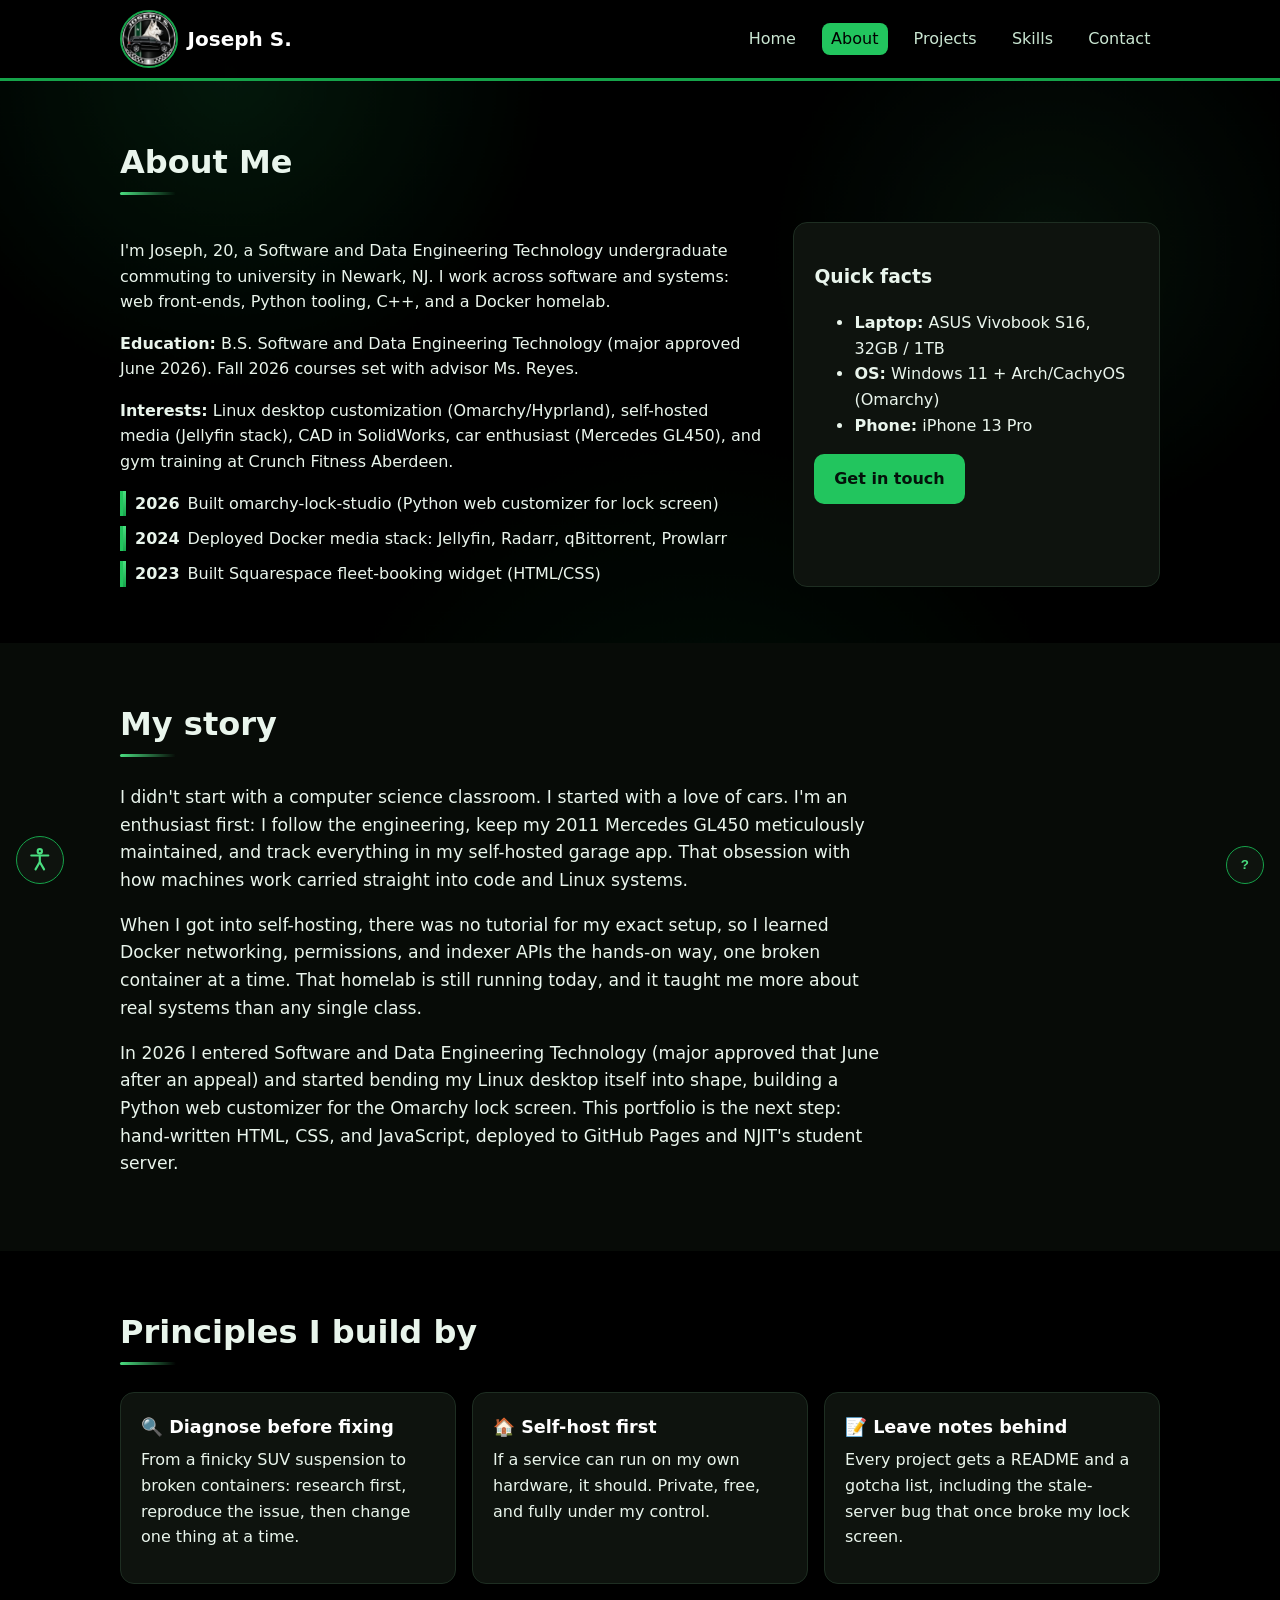
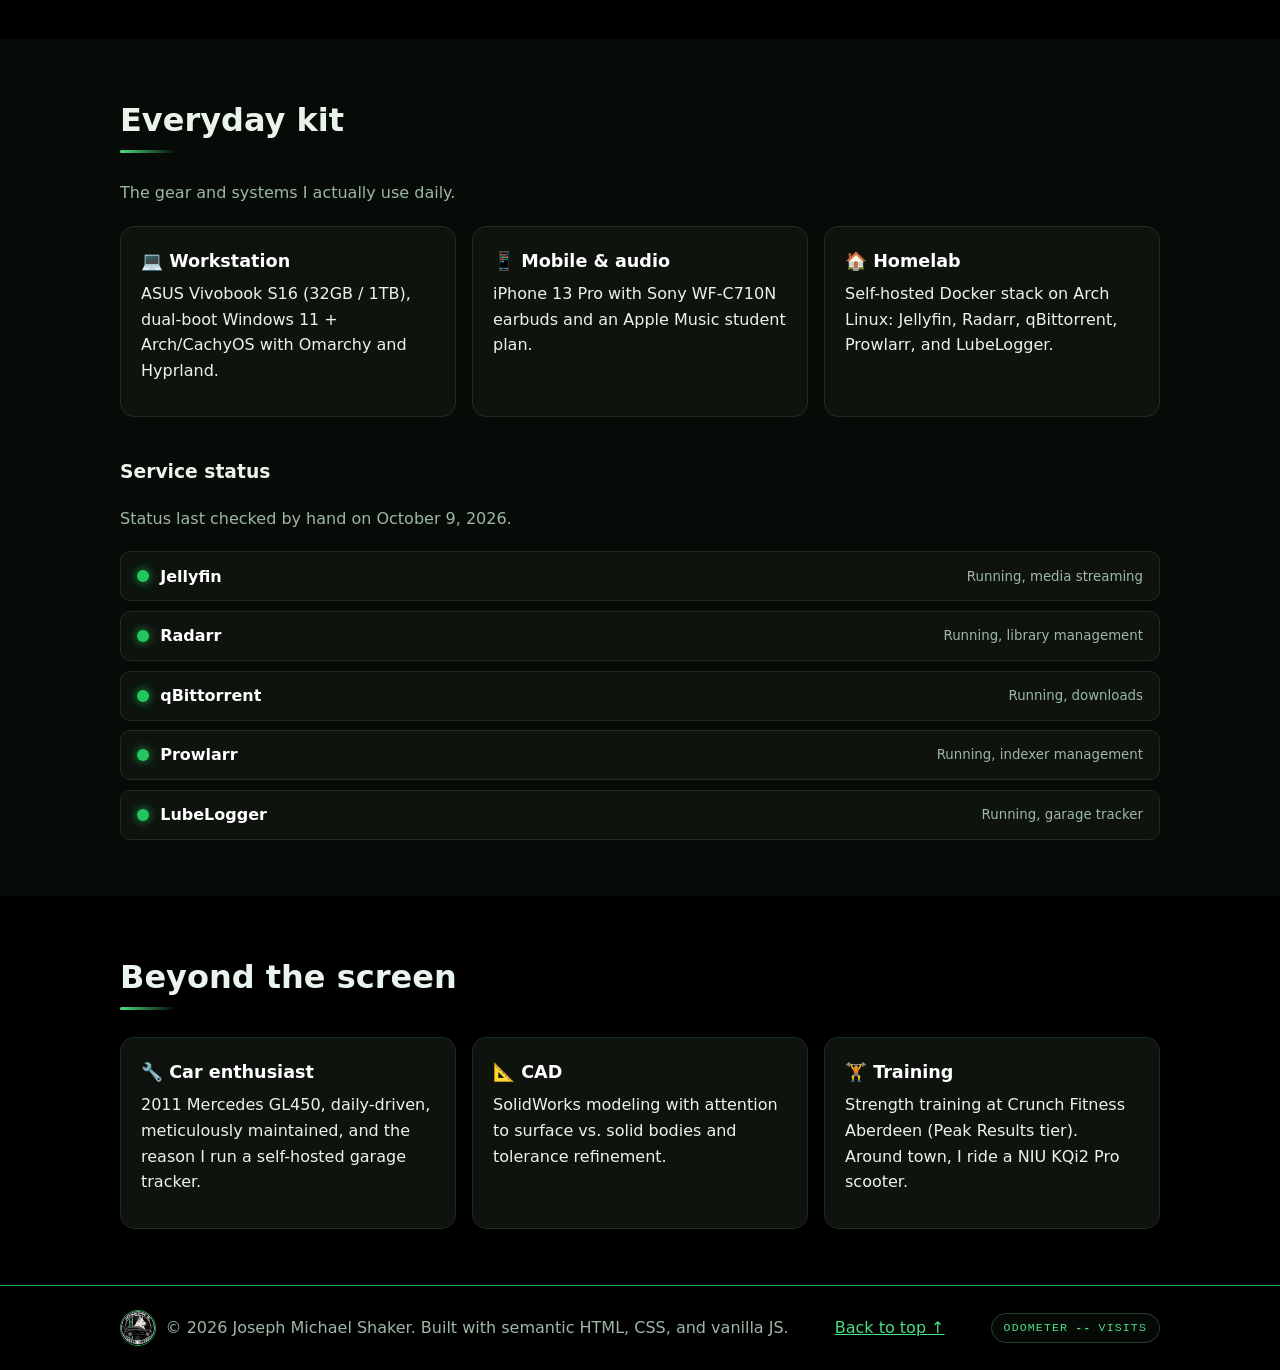
==== commit 04166f23: "Add accessibility panel: text size, high contrast, link underlines, readable text, pause motion - Fl" ====
--- a/about.html
+++ b/about.html
@@ -23,6 +23,7 @@
   <meta name="twitter:image" content="https://fiercejojo88862.github.io/Personal-Portfolio-Website/assets/og-cover.png" />
   <link rel="stylesheet" href="styles.css" />
   <link rel="stylesheet" href="motion.css" />
+  <link rel="stylesheet" href="a11y.css" />
   <script type="application/ld+json">
   {
     "@context": "https://schema.org",
@@ -177,5 +178,6 @@
 
   <script src="script.js" defer></script>
   <script src="motion.js" defer></script>
+  <script src="a11y.js" defer></script>
 </body>
 </html>
--- a/styles.css
+++ b/styles.css
@@ -365,11 +365,17 @@
   border-radius: 3px;
   background: linear-gradient(180deg, #071009 0%, #0d1a11 50%, #071009 100%);
 }
-.odo-wheel > span {
+.odo-wheel > span,
+.odo-stack > span {
   display: block; height: 1.5em;
   transition: transform .6s cubic-bezier(.16,1,.3,1);
 }
-.odo-wheel.is-leading > span { color: #33543f; }
+.odo-stack {
+  display: block; height: 1.5em;
+  transition: transform .6s cubic-bezier(.16,1,.3,1);
+}
+.odo-wheel.is-leading > span,
+.odo-wheel.is-leading .odo-stack { color: #33543f; }
 .odo-sub { margin: .5rem 0 0; font-size: .8rem; color: #9db8a4; }
 .odo-sub b { color: #eafff1; font-family: ui-monospace, Consolas, monospace; }
 
@@ -379,11 +385,20 @@
 .gear-track span {
   font-family: ui-monospace, Consolas, monospace; font-size: .72rem;
   color: #33543f;
-}
+  transition: color .25s ease, text-shadow .25s ease;
+}
+.gear-track span.on { color: #4ade80; text-shadow: 0 0 10px rgba(74,222,128,.75); }
 .gear-value {
+  display: inline-block;
   font-family: ui-monospace, Consolas, monospace; font-size: .9rem;
   color: #04120a; background: #4ade80; border-radius: 4px;
   padding: 0 .35rem; box-shadow: 0 0 10px rgba(74,222,128,.45);
+  min-width: 2.1em; text-align: center;
+}
+.gear-value.gear-shift { animation: gear-shift .34s cubic-bezier(.34,1.4,.64,1); }
+@keyframes gear-shift {
+  from { transform: translateY(-4px) scale(1.12); opacity: .35; }
+  to   { transform: none; opacity: 1; }
 }
 
 .dash-foot {
@@ -423,7 +438,8 @@
   .gauge { max-width: 190px; }
 }
 @media (prefers-reduced-motion: reduce) {
-  .gauge-needle, .gauge-fill, .odo-wheel > span, .fuel-bar { transition: none; }
+  .gauge-needle, .gauge-fill, .odo-wheel > span, .odo-stack, .odo-stack > span, .fuel-bar { transition: none; }
+  .gear-value.gear-shift { animation: none; }
   .dash-status::before { animation: none; }
 }
 
--- a/a11y.css
+++ b/a11y.css
@@ -0,0 +1,291 @@
+/* ============================================================
+   a11y.css — accessibility control panel + feature styles
+   Self-contained: remove this file and its two tags to revert.
+   Settings live on <html> as classes + a root font-size.
+   ============================================================ */
+
+/* ---------- Screen-reader only text ---------- */
+.sr-only {
+  position: absolute !important;
+  width: 1px; height: 1px;
+  padding: 0; margin: -1px;
+  overflow: hidden;
+  clip: rect(0 0 0 0);
+  clip-path: inset(50%);
+  white-space: nowrap;
+  border: 0;
+}
+
+/* ---------- Floating trigger button ---------- */
+.a11y-btn {
+  position: fixed;
+  left: 1rem; bottom: 1rem;
+  z-index: 94;
+  width: 3rem; height: 3rem;
+  display: grid; place-items: center;
+  border-radius: 50%;
+  border: 1px solid var(--accent-dark);
+  background: var(--card);
+  color: var(--accent-bright);
+  cursor: pointer;
+  transition: transform .25s cubic-bezier(.16,1,.3,1), border-color .25s ease, box-shadow .25s ease, background .25s ease;
+}
+.a11y-btn:hover, .a11y-btn:focus-visible {
+  border-color: var(--accent-bright);
+  box-shadow: 0 0 0 3px rgba(34,197,94,.25), 0 0 24px rgba(74,222,128,.35);
+  transform: translateY(-2px);
+}
+.a11y-btn svg { width: 1.6rem; height: 1.6rem; display: block; }
+
+/* ---------- Panel ---------- */
+.a11y-overlay {
+  position: fixed;
+  inset: 0;
+  z-index: 97;
+  display: grid;
+  place-items: center;
+  padding: 1rem;
+  background: rgba(0,0,0,.78);
+}
+.a11y-overlay[hidden] { display: none; }
+.a11y-card {
+  position: relative;
+  width: min(26rem, 100%);
+  max-height: 88vh;
+  overflow: auto;
+  overscroll-behavior: contain;
+  background: var(--card);
+  border: 1px solid var(--accent-dark);
+  border-radius: var(--radius);
+  padding: 1.25rem 1.4rem 1.4rem;
+  box-shadow: 0 30px 70px rgba(0,0,0,.7);
+}
+.a11y-card h2 {
+  margin: 0 0 .25rem;
+  font-size: 1.15rem;
+  color: #fff;
+}
+.a11y-card .a11y-hint {
+  margin: 0 0 1rem;
+  font-size: .85rem;
+  color: var(--muted);
+}
+.a11y-close {
+  position: absolute;
+  top: .8rem; right: .8rem;
+  width: 2.2rem; height: 2.2rem;
+  display: grid; place-items: center;
+  border-radius: 8px;
+  border: 1px solid var(--border);
+  background: #0a120c;
+  color: var(--text);
+  cursor: pointer;
+}
+.a11y-close:hover, .a11y-close:focus-visible {
+  border-color: var(--accent-bright);
+  color: var(--accent-bright);
+}
+.a11y-row {
+  display: flex;
+  align-items: center;
+  justify-content: space-between;
+  gap: 1rem;
+  padding: .7rem 0;
+  border-top: 1px solid var(--border);
+}
+.a11y-row:first-of-type { border-top: 0; }
+.a11y-copy { display: block; }
+.a11y-row .a11y-label { display: block; font-weight: 700; color: var(--text); }
+.a11y-row .a11y-desc { display: block; font-weight: 400; font-size: .82rem; color: var(--muted); }
+
+/* Switch */
+.a11y-switch {
+  flex: none;
+  position: relative;
+  width: 3.2rem; height: 1.8rem;
+  border-radius: 999px;
+  border: 1px solid var(--accent-dark);
+  background: #0a120c;
+  cursor: pointer;
+  transition: background .25s ease, border-color .25s ease;
+}
+.a11y-switch::after {
+  content: "";
+  position: absolute;
+  top: 50%; left: .25rem;
+  width: 1.15rem; height: 1.15rem;
+  border-radius: 50%;
+  background: #6d8c77;
+  transform: translateY(-50%);
+  transition: left .25s cubic-bezier(.16,1,.3,1), background .25s ease;
+}
+.a11y-switch[aria-checked="true"] { background: var(--accent-dark); border-color: var(--accent-bright); }
+.a11y-switch[aria-checked="true"]::after { left: calc(100% - 1.4rem); background: #04120a; }
+.a11y-switch:focus-visible { outline: 3px solid var(--accent-bright); outline-offset: 3px; }
+
+/* Text size stepper */
+.a11y-stepper { display: flex; align-items: center; gap: .4rem; flex: none; }
+.a11y-stepper button {
+  width: 2.2rem; height: 2.2rem;
+  border-radius: 8px;
+  border: 1px solid var(--accent-dark);
+  background: #0a120c;
+  color: var(--accent-bright);
+  font-weight: 800;
+  cursor: pointer;
+}
+.a11y-stepper button:hover { border-color: var(--accent-bright); }
+.a11y-stepper output {
+  min-width: 3.4rem;
+  text-align: center;
+  font-family: ui-monospace, Consolas, monospace;
+  font-size: .85rem;
+  color: var(--accent-bright);
+}
+.a11y-reset {
+  margin-top: 1rem;
+  width: 100%;
+  padding: .65rem 1rem;
+  border-radius: 10px;
+  border: 1px solid var(--accent-dark);
+  background: transparent;
+  color: var(--accent-bright);
+  font: inherit;
+  font-weight: 700;
+  cursor: pointer;
+}
+.a11y-reset:hover { background: rgba(34,197,94,.14); }
+
+/* ============================================================
+   Feature: bigger / smaller text (html font-size is set by JS)
+   ============================================================ */
+
+/* ---------- Feature: high contrast ---------- */
+html.a11y-contrast {
+  --text: #ffffff;
+  --muted: #e8f6ec;
+  --border: #5ee9a0;
+  --card: #000000;
+  --bg2: #000000;
+  --accent: #3ef07f;
+  --accent-dark: #33d672;
+  --accent-bright: #9dffc4;
+}
+html.a11y-contrast body { background: #000; }
+html.a11y-contrast body::before,
+html.a11y-contrast .fx-cursor { display: none; }
+html.a11y-contrast .hero { background: linear-gradient(180deg, #000, #032313); }
+html.a11y-contrast .hero h1 {
+  background: none !important;
+  -webkit-text-fill-color: #fff !important;
+  color: #fff !important;
+  animation: none !important;
+}
+html.a11y-contrast .site-header {
+  background: #000;
+  -webkit-backdrop-filter: none;
+  backdrop-filter: none;
+  border-bottom-color: var(--accent-bright);
+}
+html.a11y-contrast .section-alt,
+html.a11y-contrast .ticker,
+html.a11y-contrast .cta-banner,
+html.a11y-contrast .repo-card {
+  background: #000;
+}
+html.a11y-contrast .mini-card,
+html.a11y-contrast .feature-card,
+html.a11y-contrast .info-card,
+html.a11y-contrast .skill-group,
+html.a11y-contrast .step,
+html.a11y-contrast .stats-band,
+html.a11y-contrast .project-card,
+html.a11y-contrast .contact-form {
+  border-width: 2px;
+  border-color: var(--accent-dark);
+}
+html.a11y-contrast a:not(.btn):not(.visit-chip) { text-decoration: underline; text-underline-offset: .18em; }
+html.a11y-contrast .hero-card-tags span,
+html.a11y-contrast .chips li,
+html.a11y-contrast .badge,
+html.a11y-contrast .gear-value {
+  background: #0a2a18;
+  color: #eafff1;
+  border-color: var(--accent-bright);
+}
+html.a11y-contrast .dash {
+  background: #000;
+  box-shadow: inset 0 0 0 1px #1e4a30;
+}
+html.a11y-contrast .dash::after { display: none; }
+html.a11y-contrast .odo-label,
+html.a11y-contrast .odo-sub,
+html.a11y-contrast .dash-note,
+html.a11y-contrast .fuel-label,
+html.a11y-contrast .gear-label,
+html.a11y-contrast .gauge-readout span,
+html.a11y-contrast .dash-link,
+html.a11y-contrast .site-footer {
+  color: #dff5e7;
+}
+html.a11y-contrast .gauge-track { stroke: #2c5c3f; }
+html.a11y-contrast .gear-track span { color: #7fb894; }
+html.a11y-contrast .gear-track span.on { color: #b6ffd6; }
+html.a11y-contrast :focus-visible { outline-width: 4px; }
+html.a11y-contrast .skip-link { background: #000; color: #fff; border: 2px solid var(--accent-bright); }
+
+/* ---------- Feature: underline links ---------- */
+html.a11y-underline a:not(.btn):not(.brand):not(.nav-link):not(.repo-card):not(.visit-chip) {
+  text-decoration: underline;
+  text-underline-offset: .18em;
+  text-decoration-thickness: 1px;
+}
+html.a11y-underline .nav-link { text-decoration: underline; text-underline-offset: .3em; }
+
+/* ---------- Feature: readable spacing + clearer font ---------- */
+html.a11y-readable body {
+  font-family: Verdana, Tahoma, "DejaVu Sans", system-ui, sans-serif;
+  line-height: 1.9;
+  letter-spacing: .02em;
+  word-spacing: .06em;
+}
+html.a11y-readable p,
+html.a11y-readable li { max-width: 74ch; }
+html.a11y-readable h1, html.a11y-readable h2, html.a11y-readable h3 { letter-spacing: 0; line-height: 1.25; }
+html.a11y-readable .nav-link { padding-block: .55rem; }
+
+/* ---------- Feature: pause animation ---------- */
+html.a11y-calm { scroll-behavior: auto !important; }
+html.a11y-calm *,
+html.a11y-calm *::before,
+html.a11y-calm *::after {
+  animation-duration: 1ms !important;
+  animation-delay: 0ms !important;
+  animation-iteration-count: 1 !important;
+  transition-duration: 1ms !important;
+  transition-delay: 0ms !important;
+  scroll-behavior: auto !important;
+}
+html.a11y-calm .ticker-track { animation: none !important; transform: none !important; }
+html.a11y-calm .fx-cursor { display: none !important; }
+html.a11y-calm body::before { animation: none !important; }
+html.a11y-calm .hero-card { animation: none !important; translate: 0 0 !important; }
+html.a11y-calm .hero h1 { animation: none !important; background-position: 0 0 !important; }
+html.a11y-calm .hero h1 .fx-word,
+html.a11y-calm .hero-card-tags span,
+html.a11y-calm .hero-text > * { animation: none !important; opacity: 1 !important; transform: none !important; }
+html.a11y-calm .reveal,
+html.a11y-calm .fx-stagger > * { opacity: 1 !important; transform: none !important; }
+html.a11y-calm .timeline-item::before { transform: scaleY(1) !important; }
+html.a11y-calm .section h2::after,
+html.a11y-calm .heading-row h2::after { transform: scaleX(1) !important; }
+html.a11y-calm .gauge-needle,
+html.a11y-calm .gauge-fill,
+html.a11y-calm .odo-stack,
+html.a11y-calm .fuel-bar { transition: none !important; }
+html.a11y-calm .fx-tilt.fx-tilting { transform: none !important; }
+
+@media (max-width: 480px) {
+  .a11y-btn { left: .65rem; bottom: .65rem; width: 2.75rem; height: 2.75rem; }
+  .a11y-card { padding: 1rem; }
+}
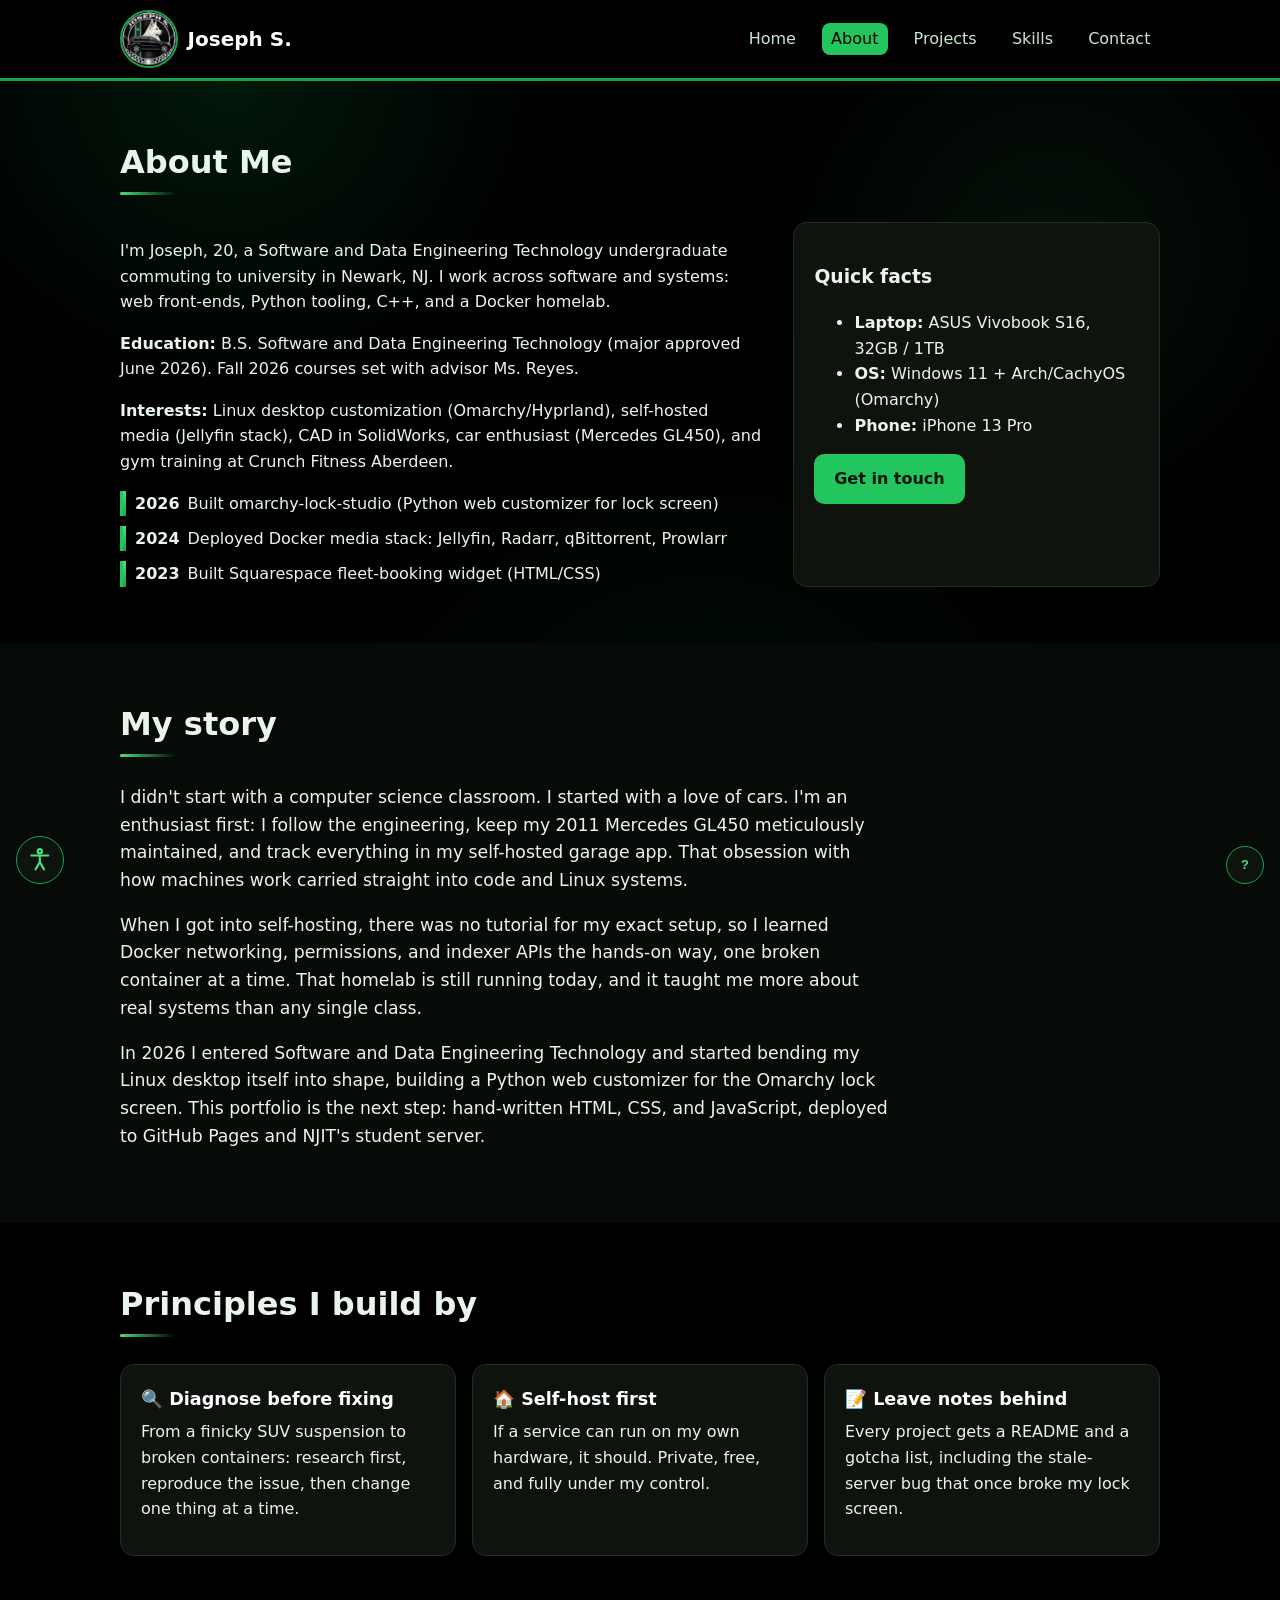
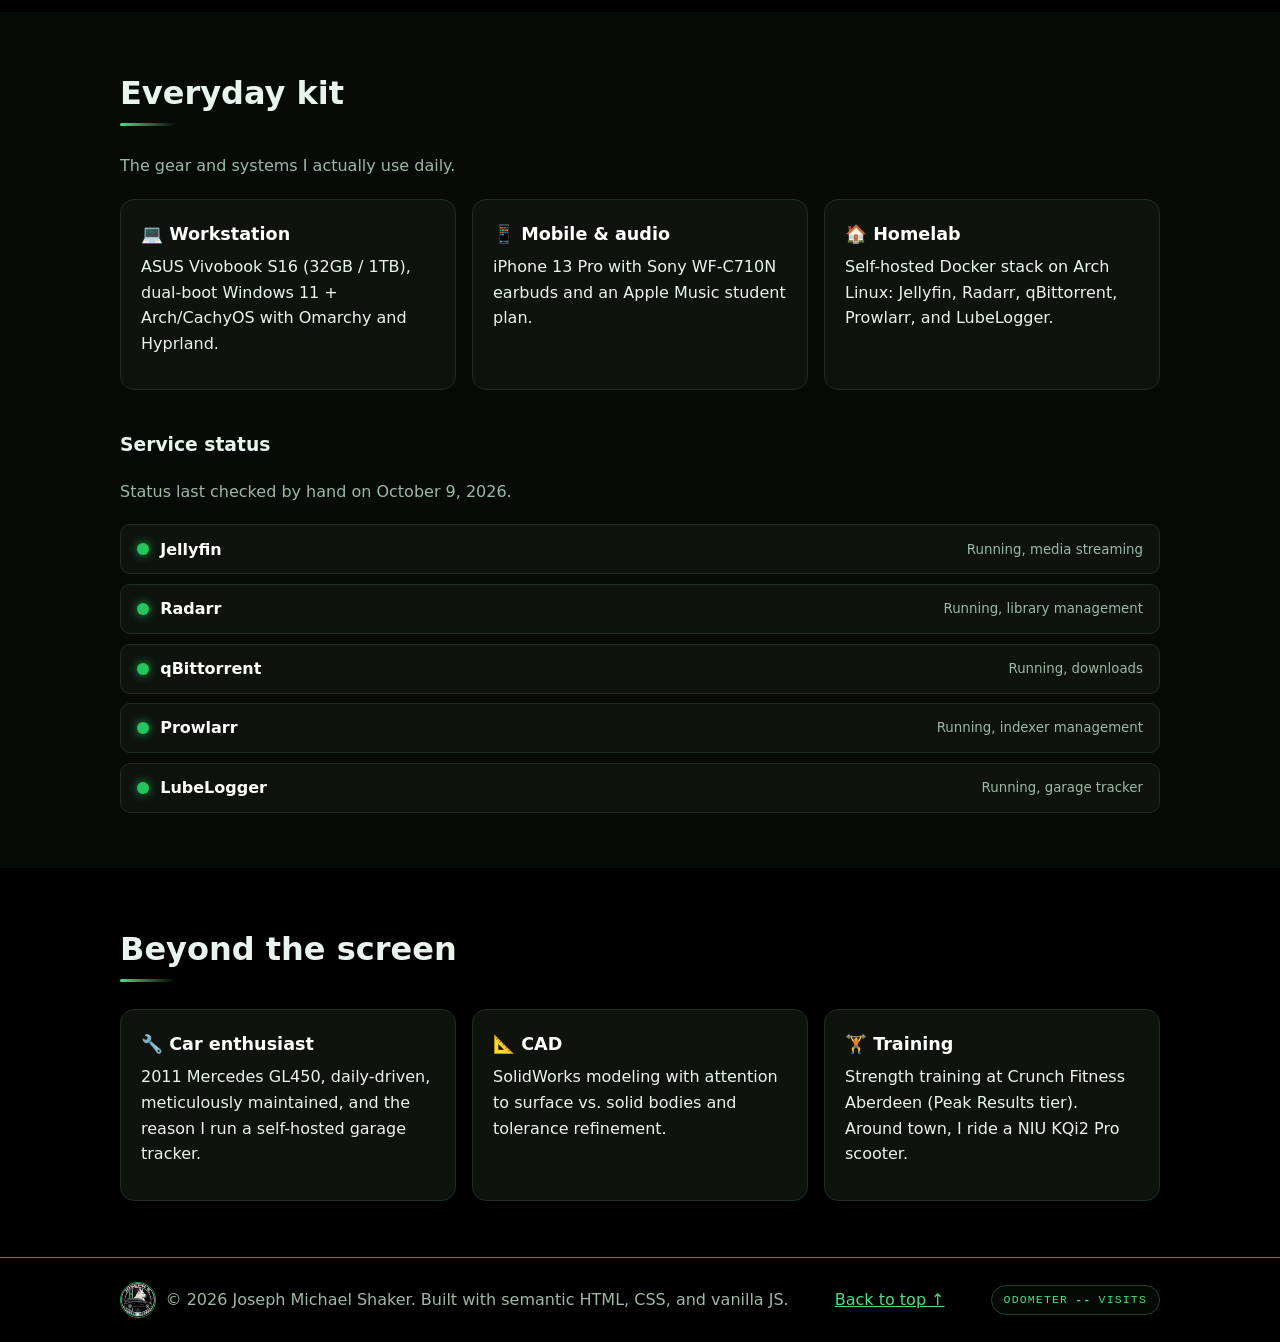
==== commit c16a9b75: "Remove appeal note from the My story education line" ====
--- a/about.html
+++ b/about.html
@@ -97,7 +97,7 @@
         <h2 id="story-heading">My story</h2>
         <p>I didn't start with a computer science classroom. I started with a love of cars. I'm an enthusiast first: I follow the engineering, keep my 2011 Mercedes GL450 meticulously maintained, and track everything in my self-hosted garage app. That obsession with how machines work carried straight into code and Linux systems.</p>
         <p>When I got into self-hosting, there was no tutorial for my exact setup, so I learned Docker networking, permissions, and indexer APIs the hands-on way, one broken container at a time. That homelab is still running today, and it taught me more about real systems than any single class.</p>
-        <p>In 2026 I entered Software and Data Engineering Technology (major approved that June after an appeal) and started bending my Linux desktop itself into shape, building a Python web customizer for the Omarchy lock screen. This portfolio is the next step: hand-written HTML, CSS, and JavaScript, deployed to GitHub Pages and NJIT's student server.</p>
+        <p>In 2026 I entered Software and Data Engineering Technology and started bending my Linux desktop itself into shape, building a Python web customizer for the Omarchy lock screen. This portfolio is the next step: hand-written HTML, CSS, and JavaScript, deployed to GitHub Pages and NJIT's student server.</p>
       </div>
     </section>
 
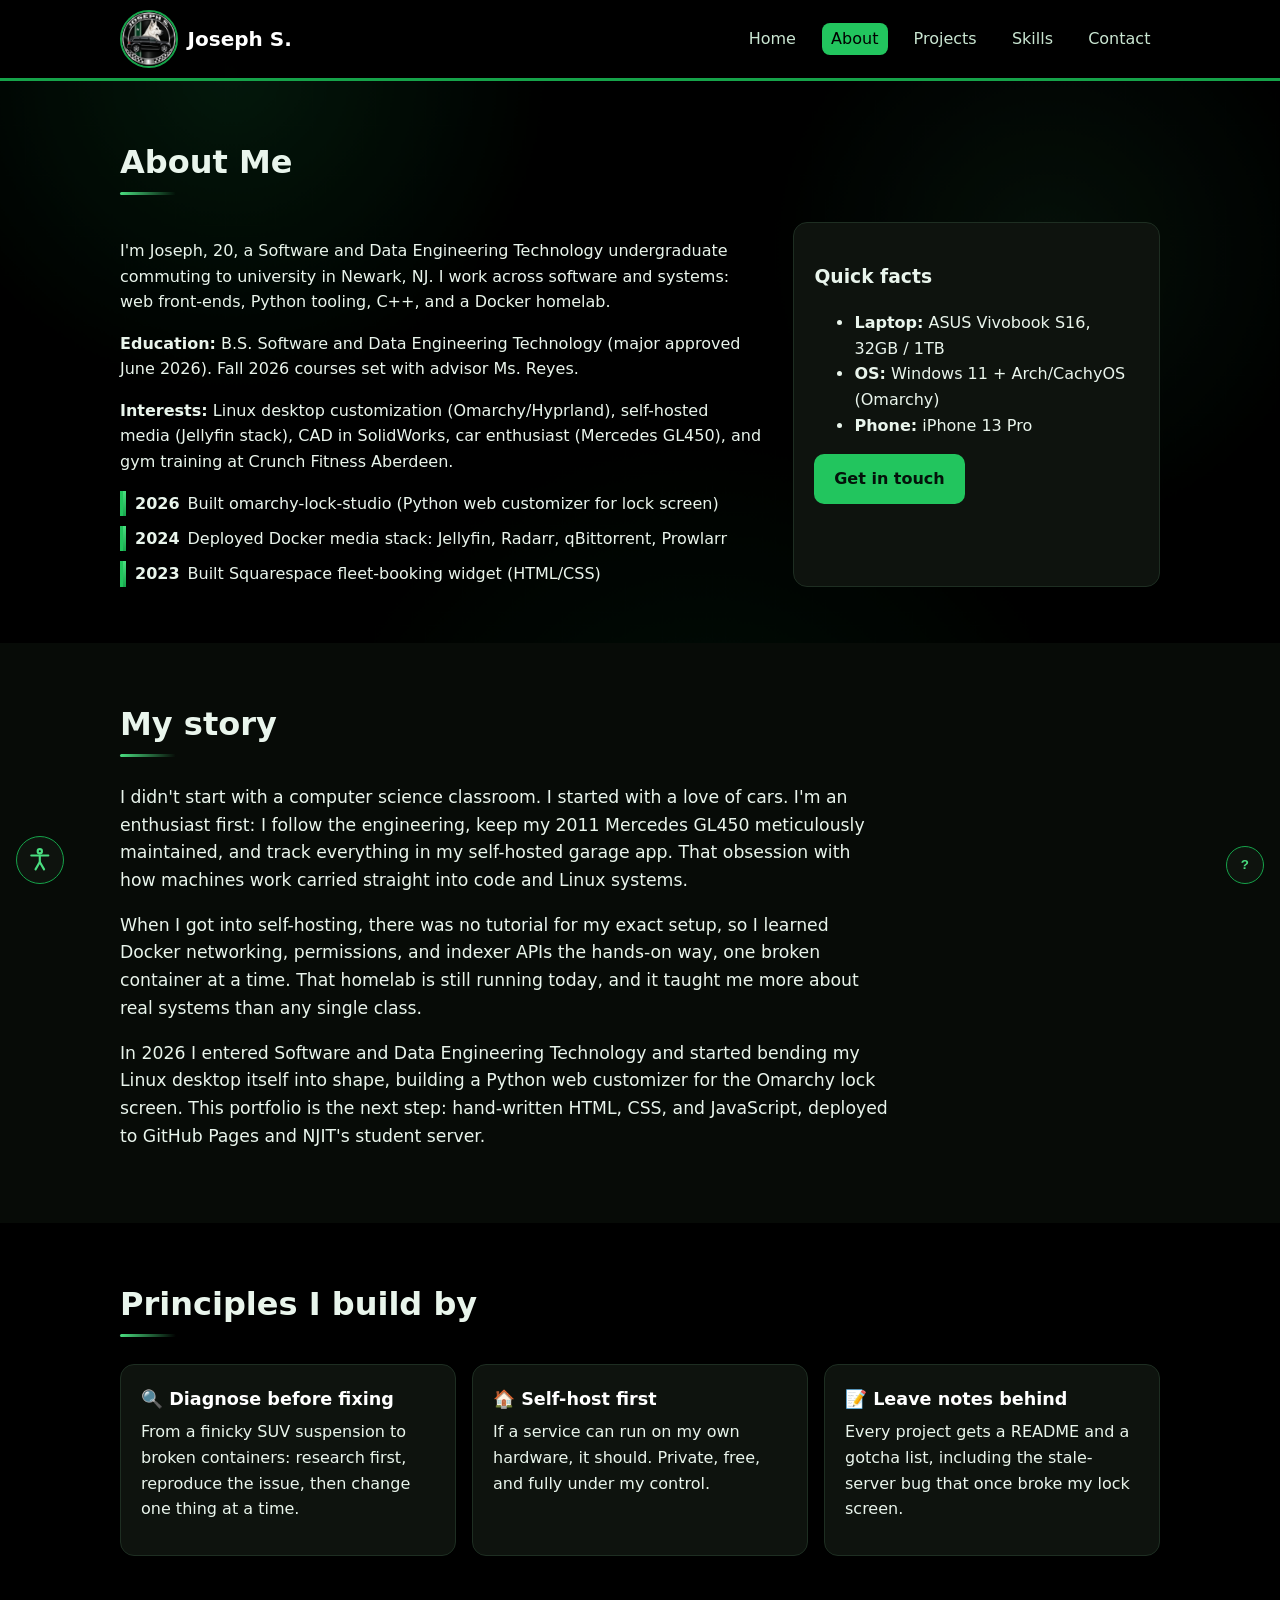
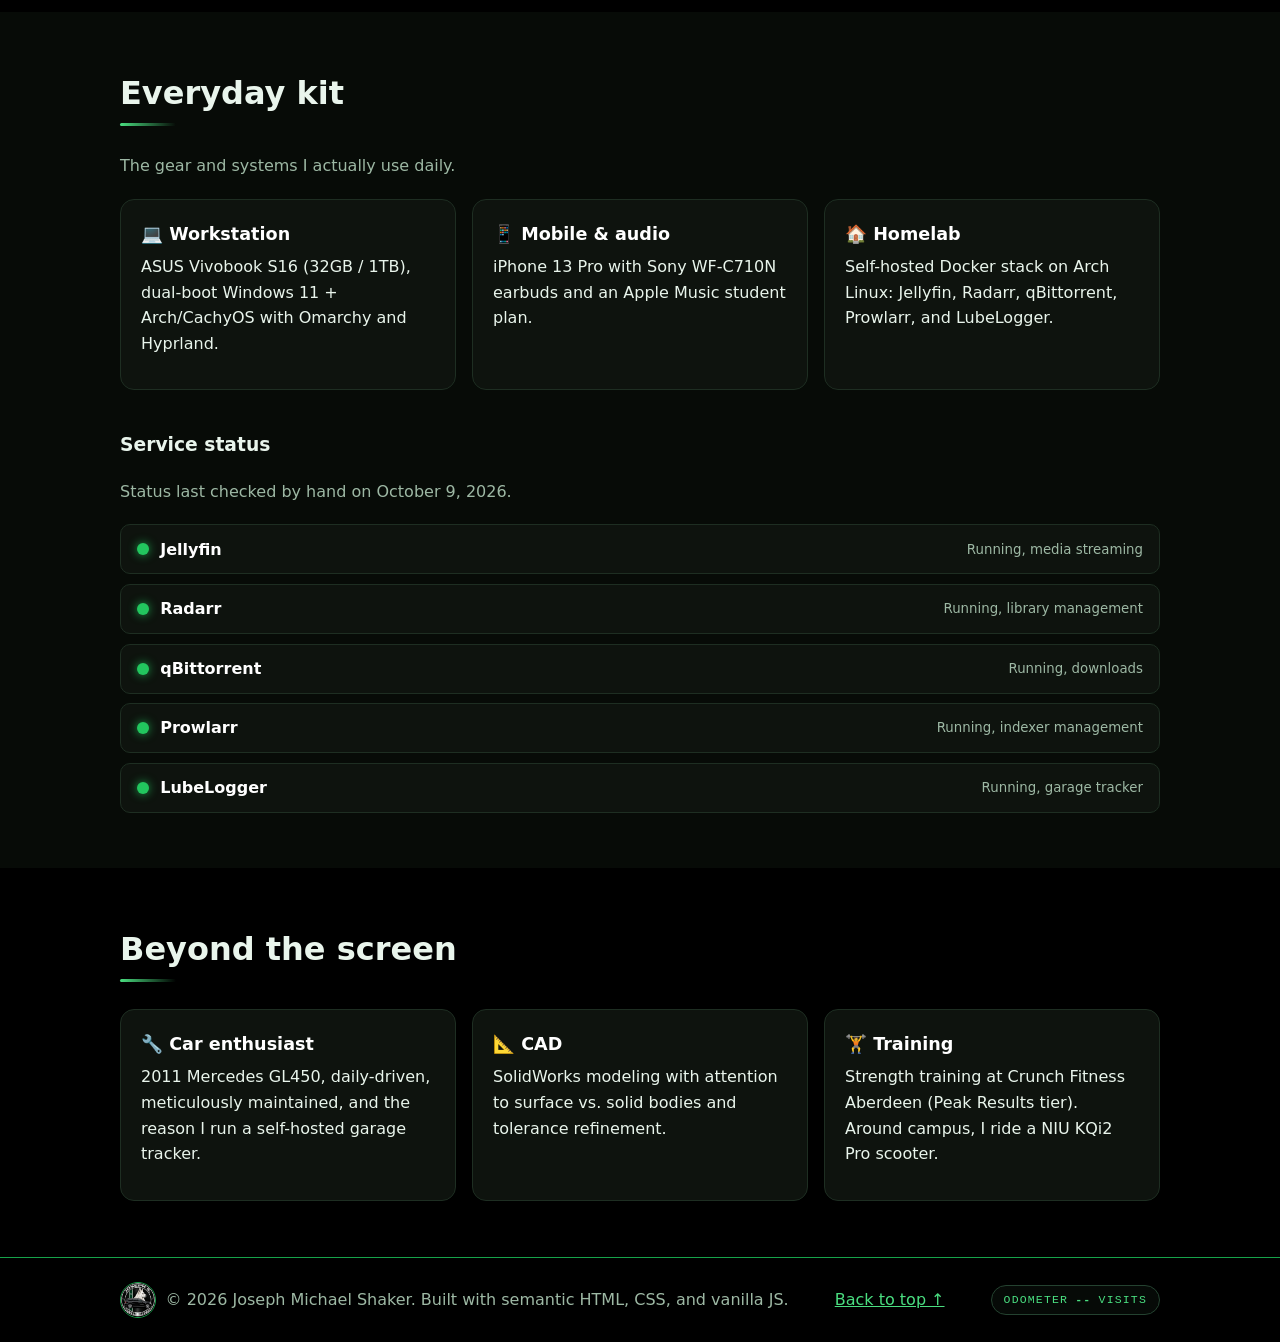
==== commit 23576247: "Say around campus for the scooter line" ====
--- a/about.html
+++ b/about.html
@@ -161,7 +161,7 @@
           </div>
           <div class="mini-card">
             <h3>🏋️ Training</h3>
-            <p>Strength training at Crunch Fitness Aberdeen (Peak Results tier). Around town, I ride a NIU KQi2 Pro scooter.</p>
+            <p>Strength training at Crunch Fitness Aberdeen (Peak Results tier). Around campus, I ride a NIU KQi2 Pro scooter.</p>
           </div>
         </div>
       </div>
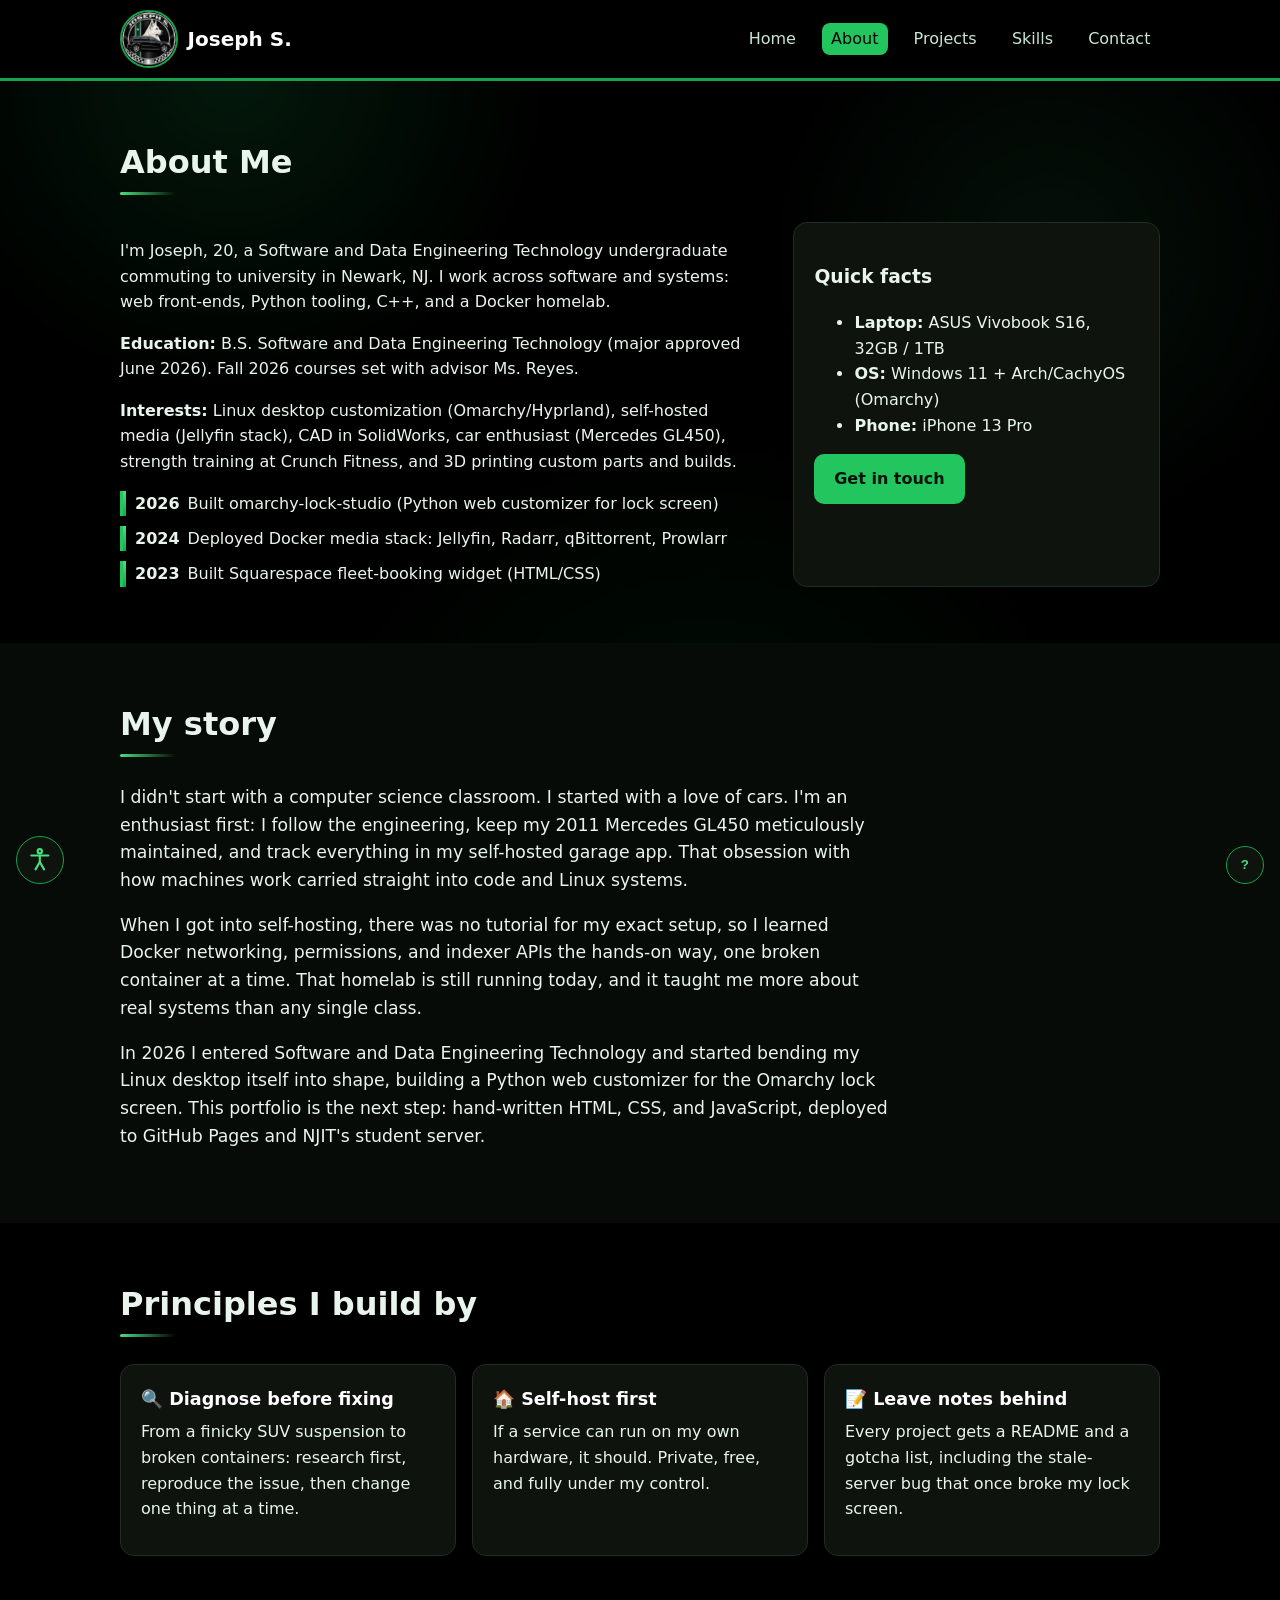
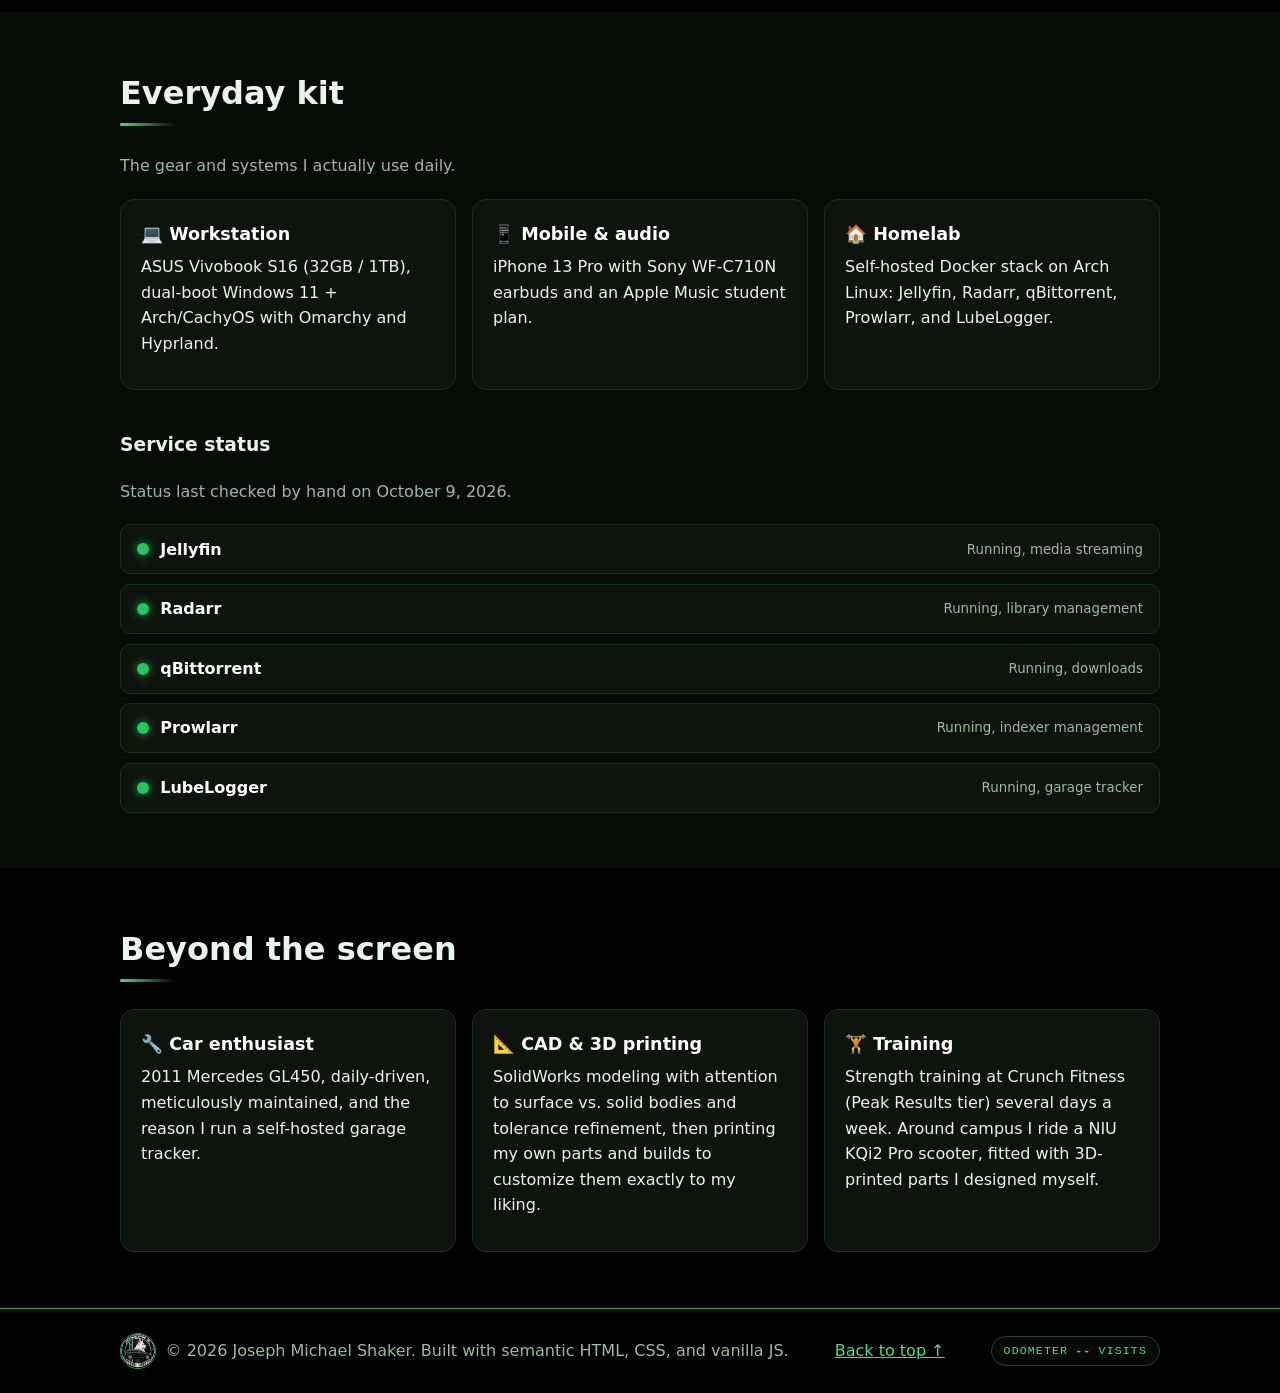
==== commit 6d868926: "Drop the gym location and frame training, scooter, and 3D printing as active hobbies" ====
--- a/about.html
+++ b/about.html
@@ -72,7 +72,7 @@
           <div>
             <p>I'm Joseph, 20, a Software and Data Engineering Technology undergraduate commuting to university in Newark, NJ. I work across software and systems: web front-ends, Python tooling, C++, and a Docker homelab.</p>
             <p><strong>Education:</strong> B.S. Software and Data Engineering Technology (major approved June 2026). Fall 2026 courses set with advisor Ms. Reyes.</p>
-            <p><strong>Interests:</strong> Linux desktop customization (Omarchy/Hyprland), self-hosted media (Jellyfin stack), CAD in SolidWorks, car enthusiast (Mercedes GL450), and gym training at Crunch Fitness Aberdeen.</p>
+            <p><strong>Interests:</strong> Linux desktop customization (Omarchy/Hyprland), self-hosted media (Jellyfin stack), CAD in SolidWorks, car enthusiast (Mercedes GL450), strength training at Crunch Fitness, and 3D printing custom parts and builds.</p>
             <div class="timeline">
               <div class="timeline-item"><span>2026</span>Built omarchy-lock-studio (Python web customizer for lock screen)</div>
               <div class="timeline-item"><span>2024</span>Deployed Docker media stack: Jellyfin, Radarr, qBittorrent, Prowlarr</div>
@@ -156,12 +156,12 @@
             <p>2011 Mercedes GL450, daily-driven, meticulously maintained, and the reason I run a self-hosted garage tracker.</p>
           </div>
           <div class="mini-card">
-            <h3>📐 CAD</h3>
-            <p>SolidWorks modeling with attention to surface vs. solid bodies and tolerance refinement.</p>
+            <h3>📐 CAD &amp; 3D printing</h3>
+            <p>SolidWorks modeling with attention to surface vs. solid bodies and tolerance refinement, then printing my own parts and builds to customize them exactly to my liking.</p>
           </div>
           <div class="mini-card">
             <h3>🏋️ Training</h3>
-            <p>Strength training at Crunch Fitness Aberdeen (Peak Results tier). Around campus, I ride a NIU KQi2 Pro scooter.</p>
+            <p>Strength training at Crunch Fitness (Peak Results tier) several days a week. Around campus I ride a NIU KQi2 Pro scooter, fitted with 3D-printed parts I designed myself.</p>
           </div>
         </div>
       </div>
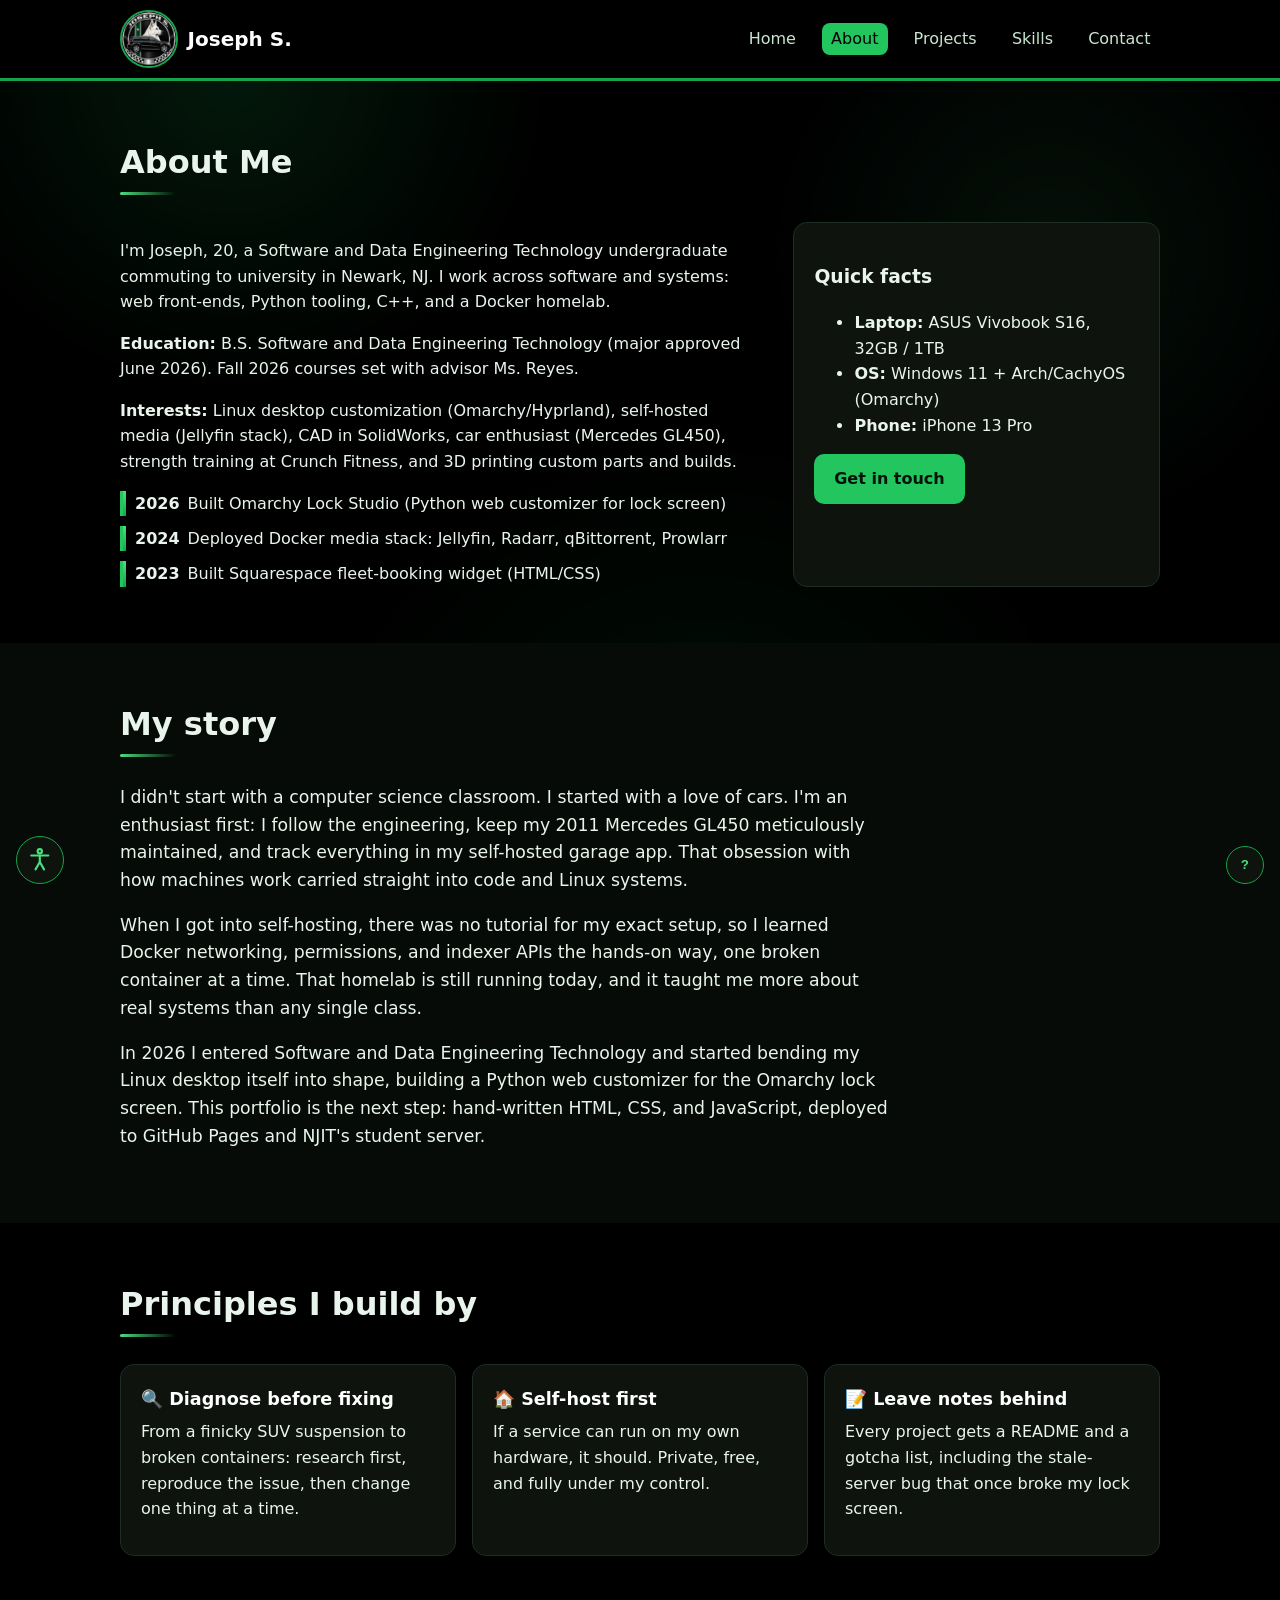
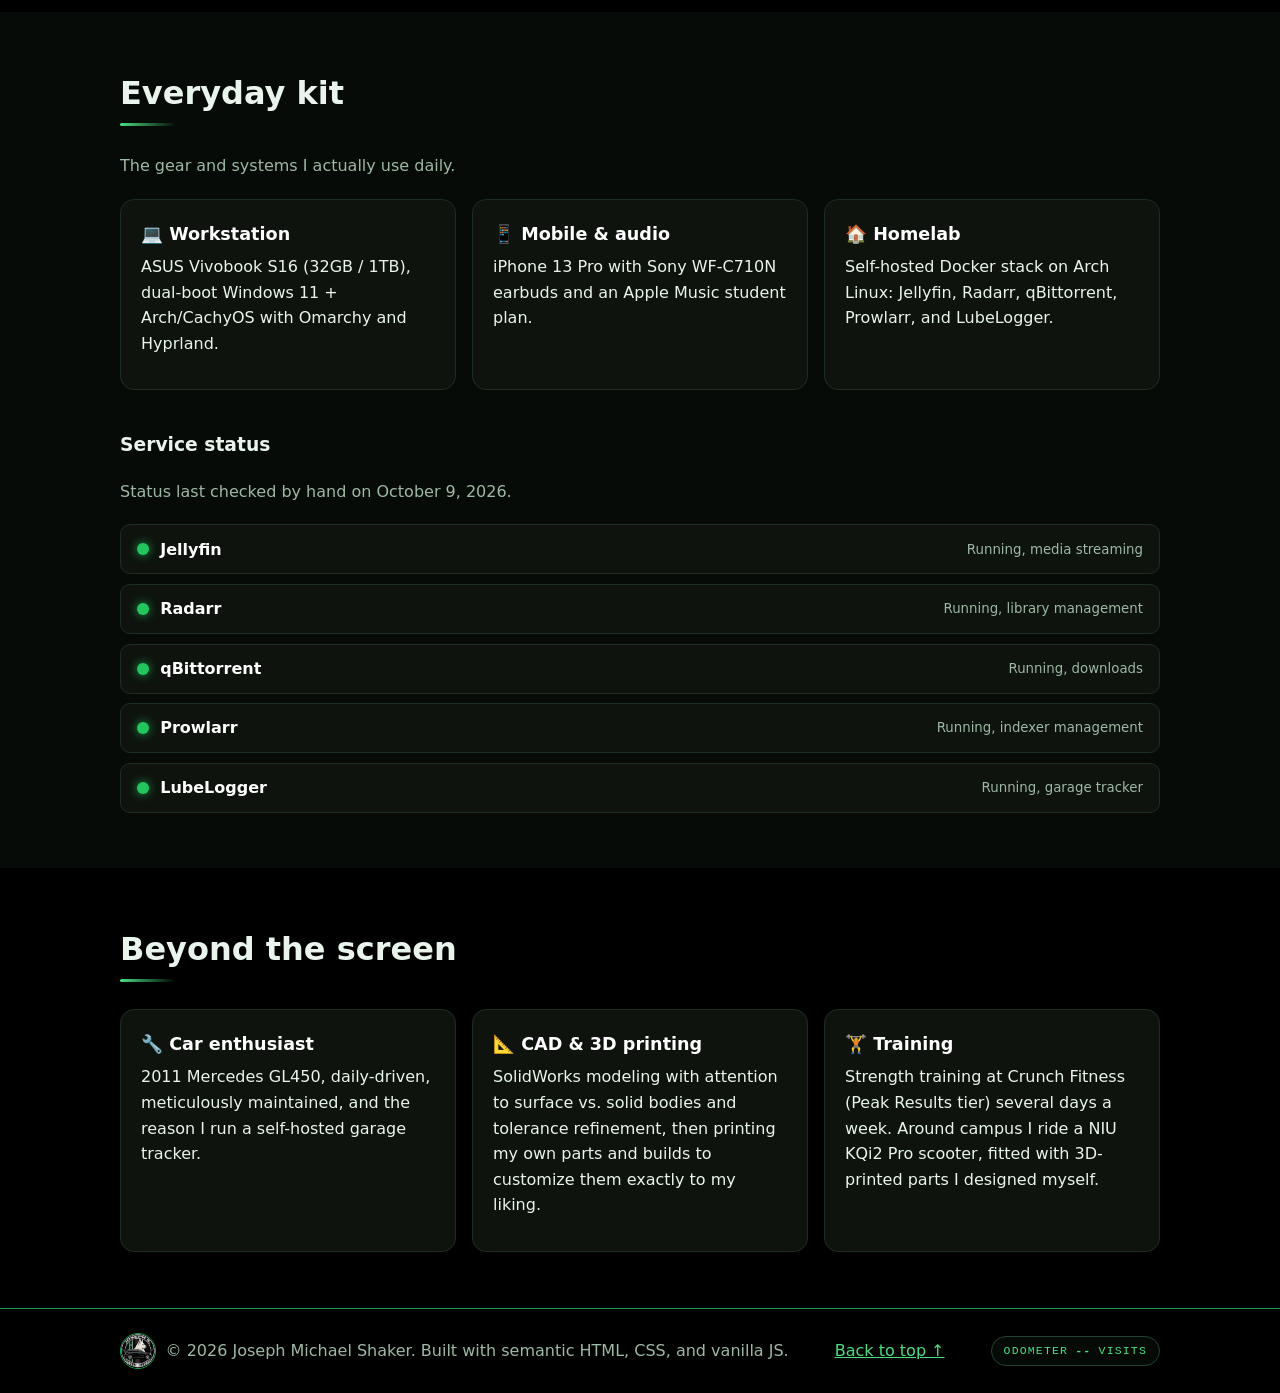
==== commit 5b118e51: "Rename the lock studio project to Omarchy Lock Studio in page titles and copy" ====
--- a/about.html
+++ b/about.html
@@ -74,7 +74,7 @@
             <p><strong>Education:</strong> B.S. Software and Data Engineering Technology (major approved June 2026). Fall 2026 courses set with advisor Ms. Reyes.</p>
             <p><strong>Interests:</strong> Linux desktop customization (Omarchy/Hyprland), self-hosted media (Jellyfin stack), CAD in SolidWorks, car enthusiast (Mercedes GL450), strength training at Crunch Fitness, and 3D printing custom parts and builds.</p>
             <div class="timeline">
-              <div class="timeline-item"><span>2026</span>Built omarchy-lock-studio (Python web customizer for lock screen)</div>
+              <div class="timeline-item"><span>2026</span>Built Omarchy Lock Studio (Python web customizer for lock screen)</div>
               <div class="timeline-item"><span>2024</span>Deployed Docker media stack: Jellyfin, Radarr, qBittorrent, Prowlarr</div>
               <div class="timeline-item"><span>2023</span>Built Squarespace fleet-booking widget (HTML/CSS)</div>
             </div>
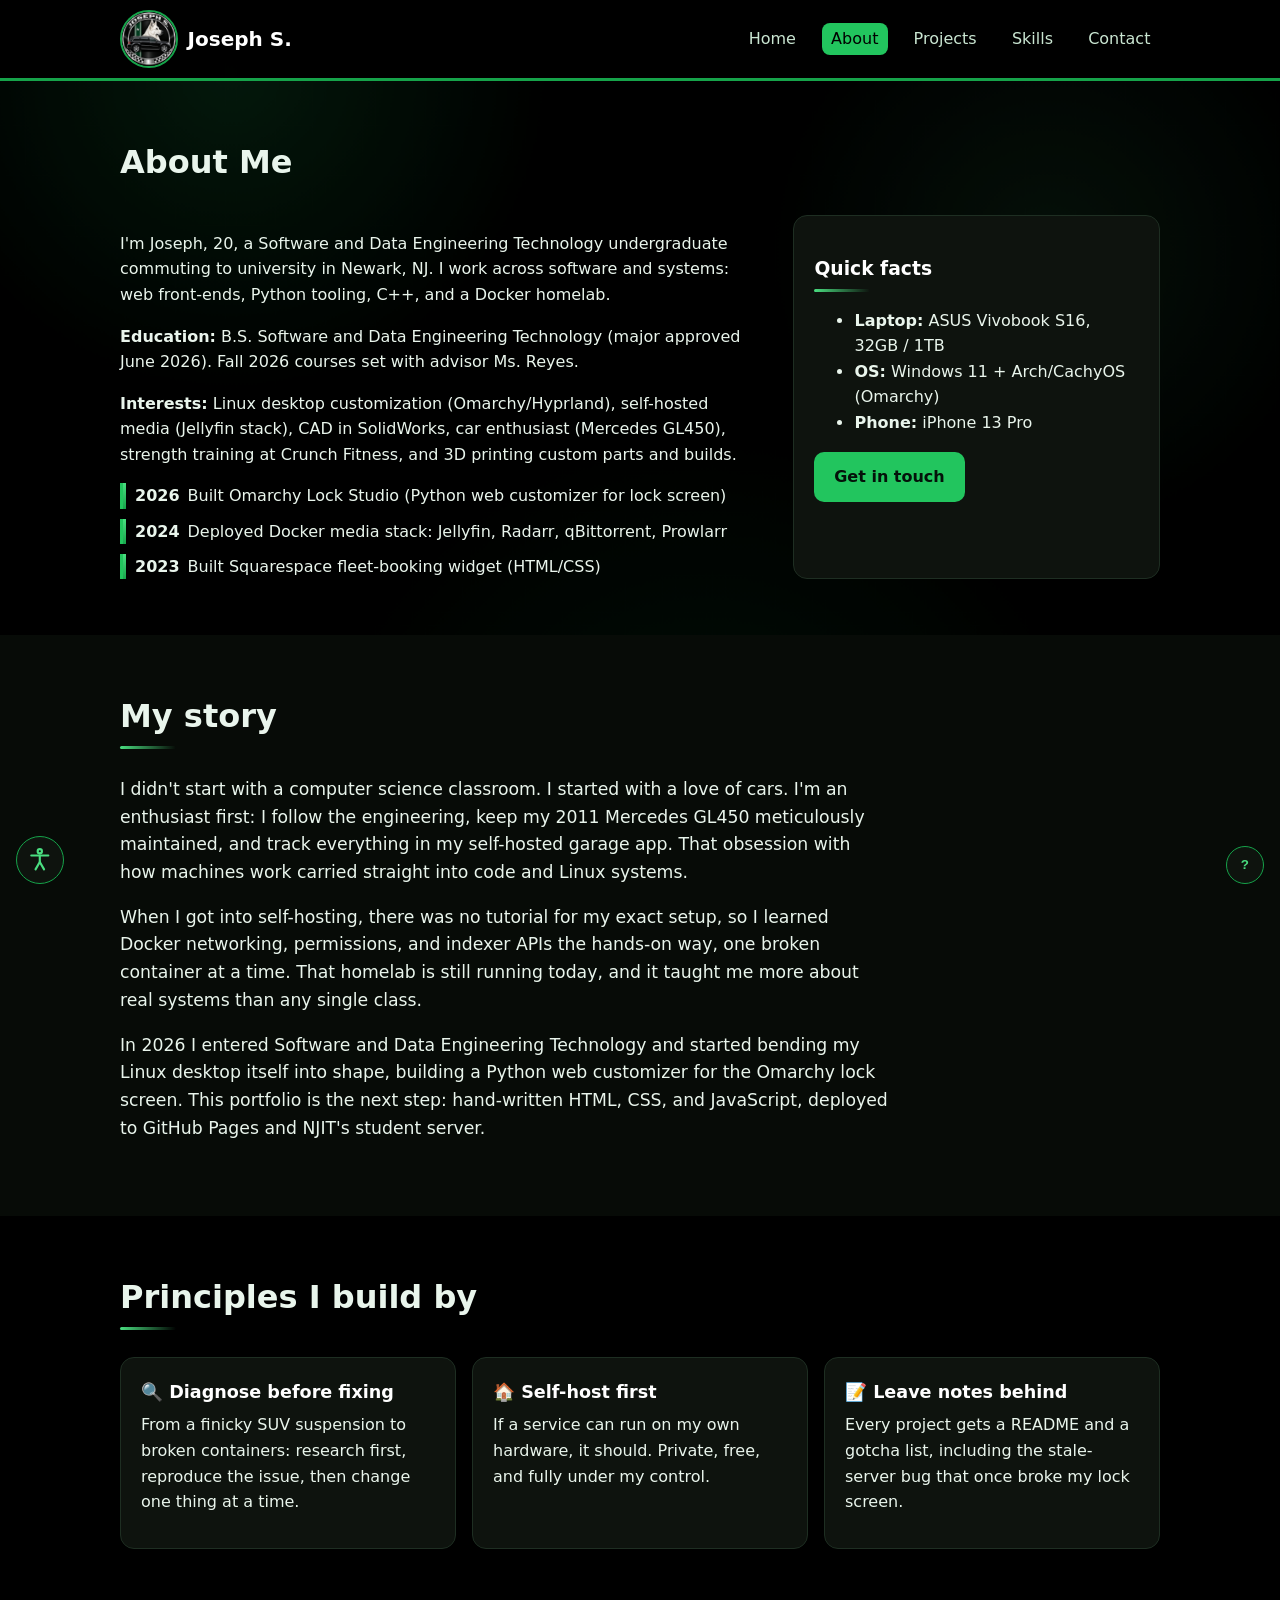
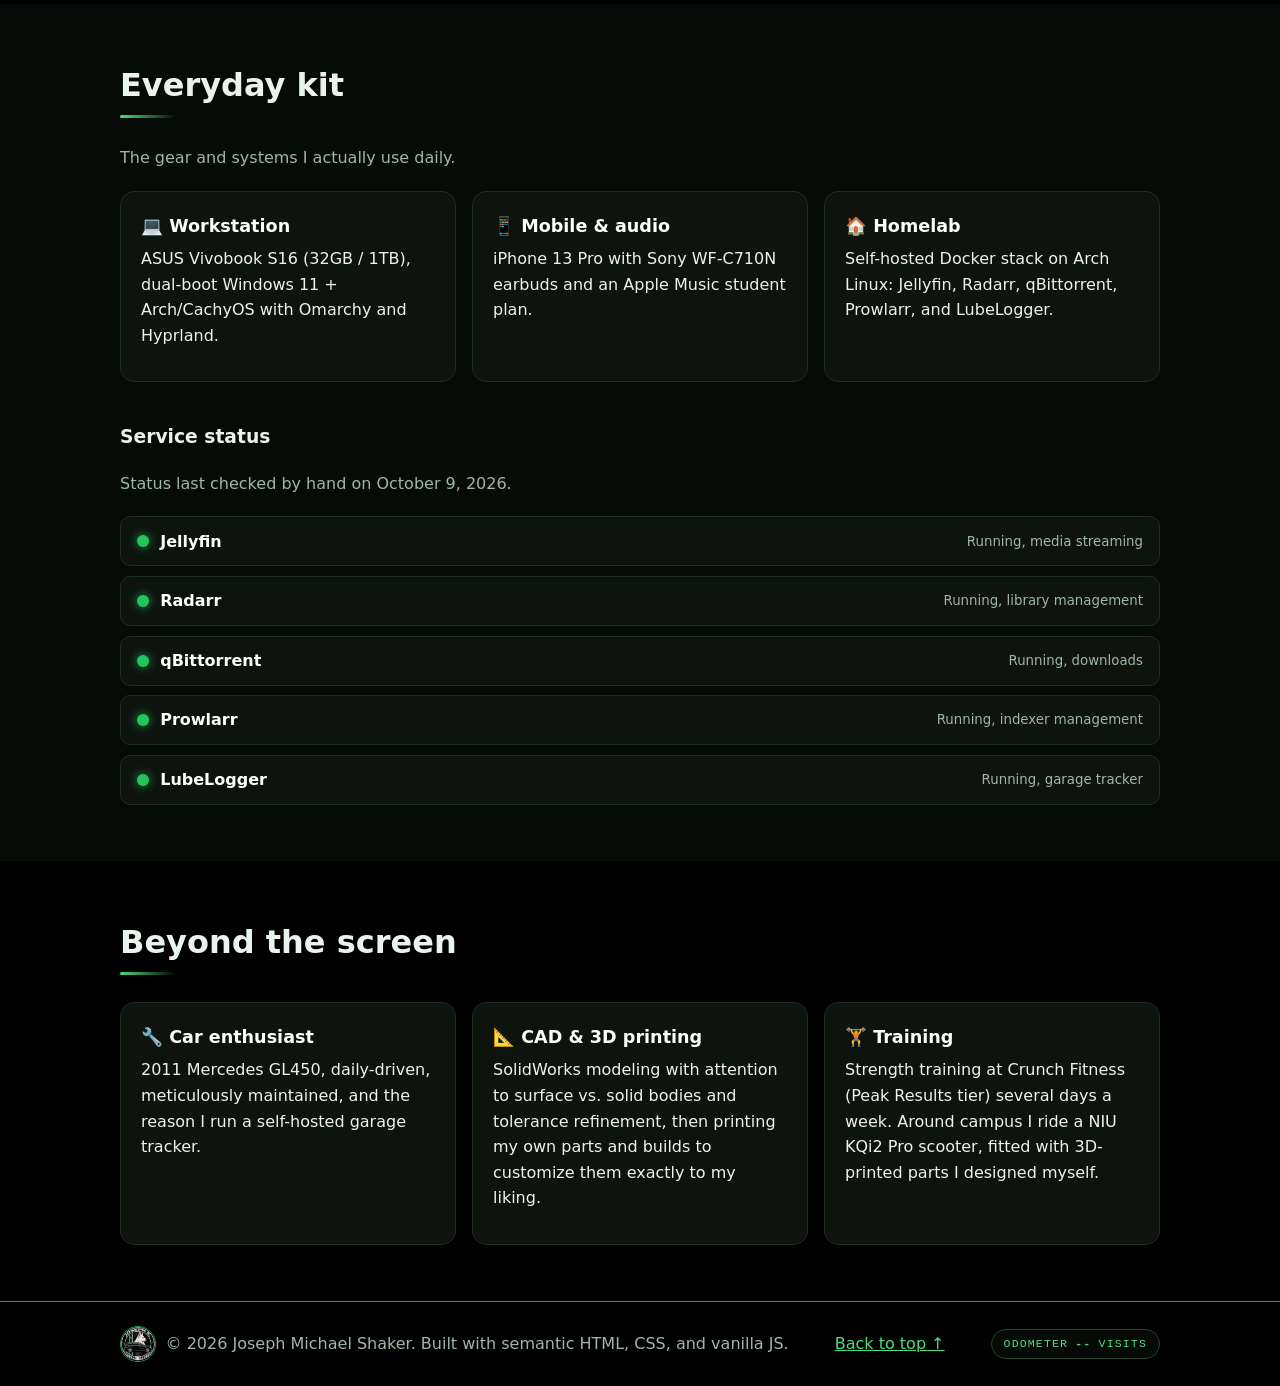
==== commit 62b2cbfe: "Give every page a real h1 and fix heading order - Promote each page title from h2 to h1 so all nine " ====
--- a/about.html
+++ b/about.html
@@ -67,7 +67,7 @@
   <main id="main">
     <section id="about" class="section" aria-labelledby="about-heading">
       <div class="container">
-        <h2 id="about-heading">About Me</h2>
+        <h1 id="about-heading">About Me</h1>
         <div class="two-col">
           <div>
             <p>I'm Joseph, 20, a Software and Data Engineering Technology undergraduate commuting to university in Newark, NJ. I work across software and systems: web front-ends, Python tooling, C++, and a Docker homelab.</p>
@@ -80,7 +80,7 @@
             </div>
           </div>
           <aside class="info-card" aria-label="Quick facts">
-            <h3>Quick facts</h3>
+            <h2 class="h-compact">Quick facts</h2>
             <ul>
               <li><strong>Laptop:</strong> ASUS Vivobook S16, 32GB / 1TB</li>
               <li><strong>OS:</strong> Windows 11 + Arch/CachyOS (Omarchy)</li>
--- a/styles.css
+++ b/styles.css
@@ -76,7 +76,11 @@
 .section-alt { background: var(--bg2); }
 .section-sub { color: var(--muted); }
 .two-col { display: grid; grid-template-columns: 1.4fr .8fr; gap: 2rem; }
-h2 { font-size: 2rem; margin-top: 0; }
+h1, h2 { font-size: 2rem; margin-top: 0; }
+/* Cards and subsections promoted from h3 to h2 keep the smaller card scale */
+.h-compact { font-size: 1.17rem; margin: 1em 0 .5rem; color: #fff; }
+.project-body .h-compact { margin-top: 0; }
+.mini-card .h-compact { font-size: 1.1rem; margin: 0 0 .4rem; }
 .mt { margin-top: 2.5rem; }
 .info-card, .skill-group, .contact-form { background: var(--card); border: 1px solid var(--border); border-radius: var(--radius); padding: 1.25rem; }
 .timeline { display: grid; gap: .6rem; margin-top: 1rem; }
@@ -253,7 +257,7 @@
 }
 @media (max-width: 480px) {
   .hero { padding: 2.5rem 0; }
-  h2 { font-size: 1.6rem; }
+  h1, h2 { font-size: 1.6rem; }
 }
 
 /* ============================================================
